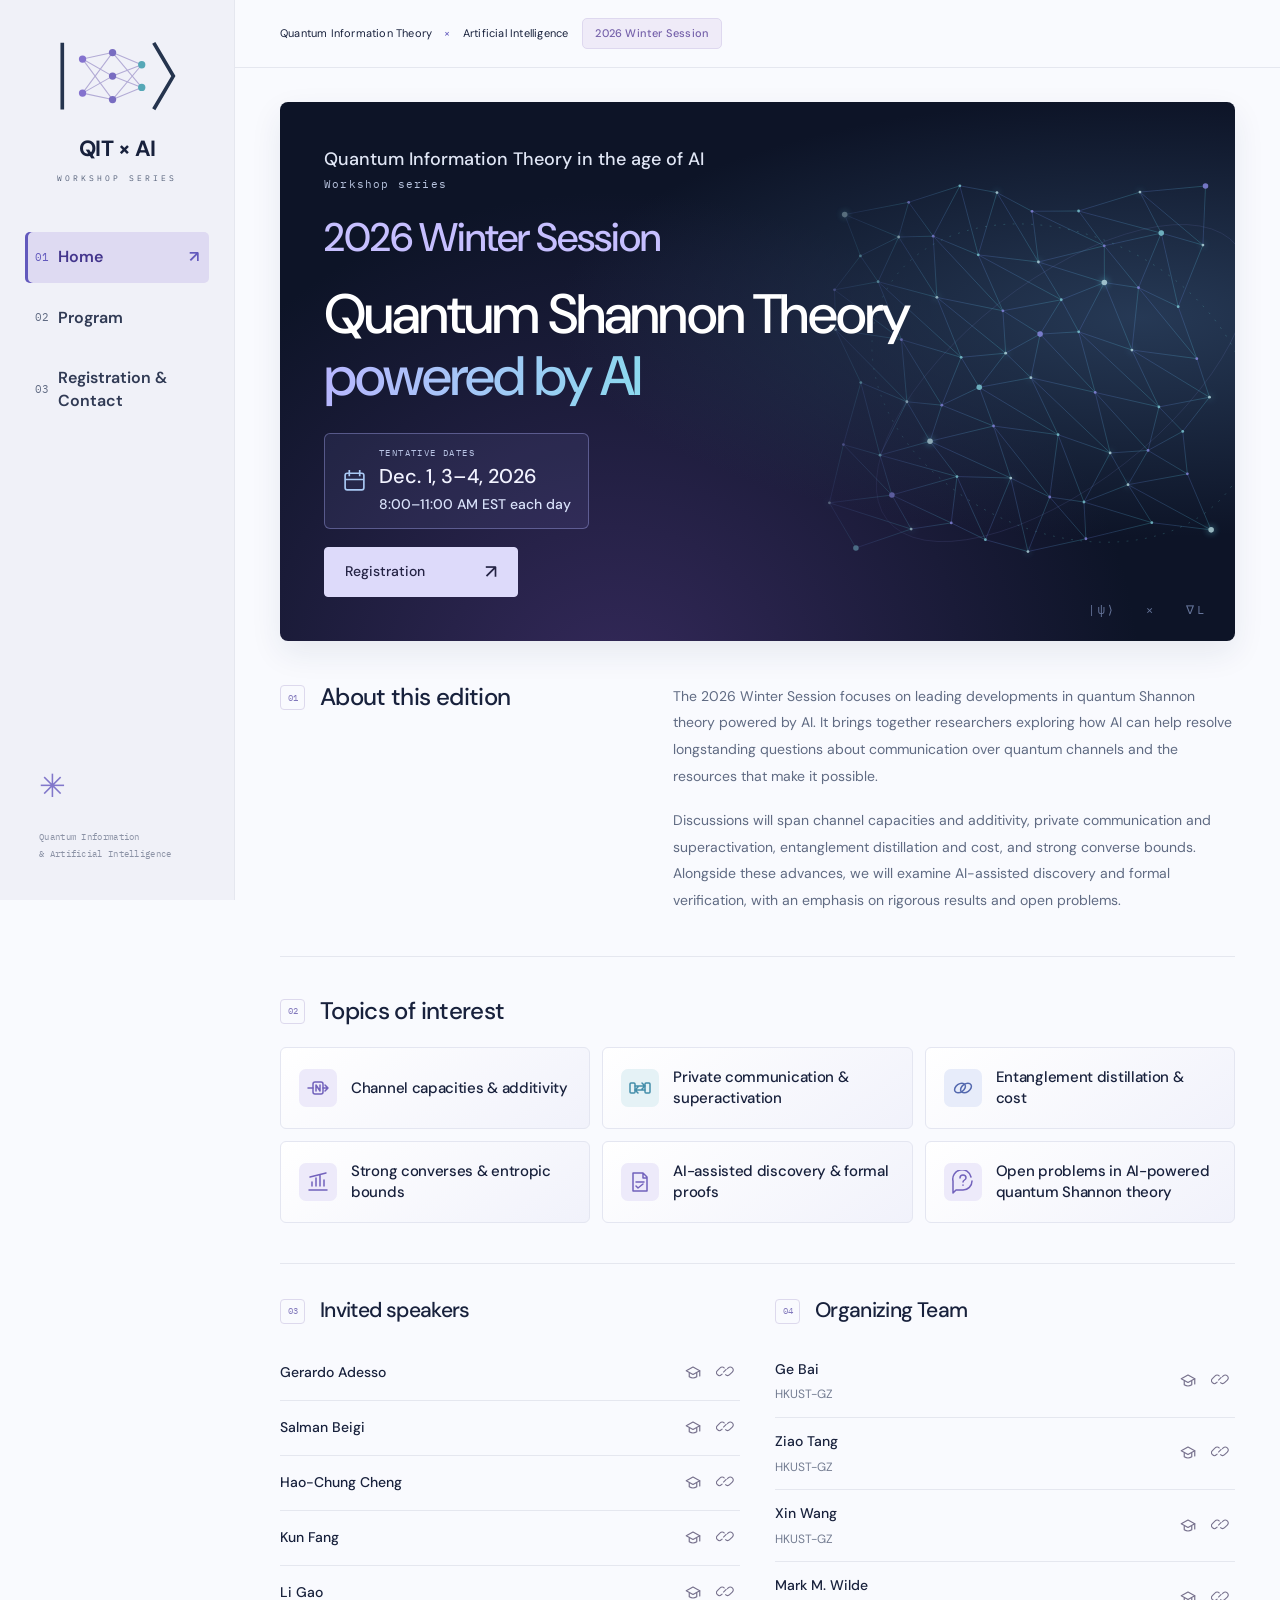
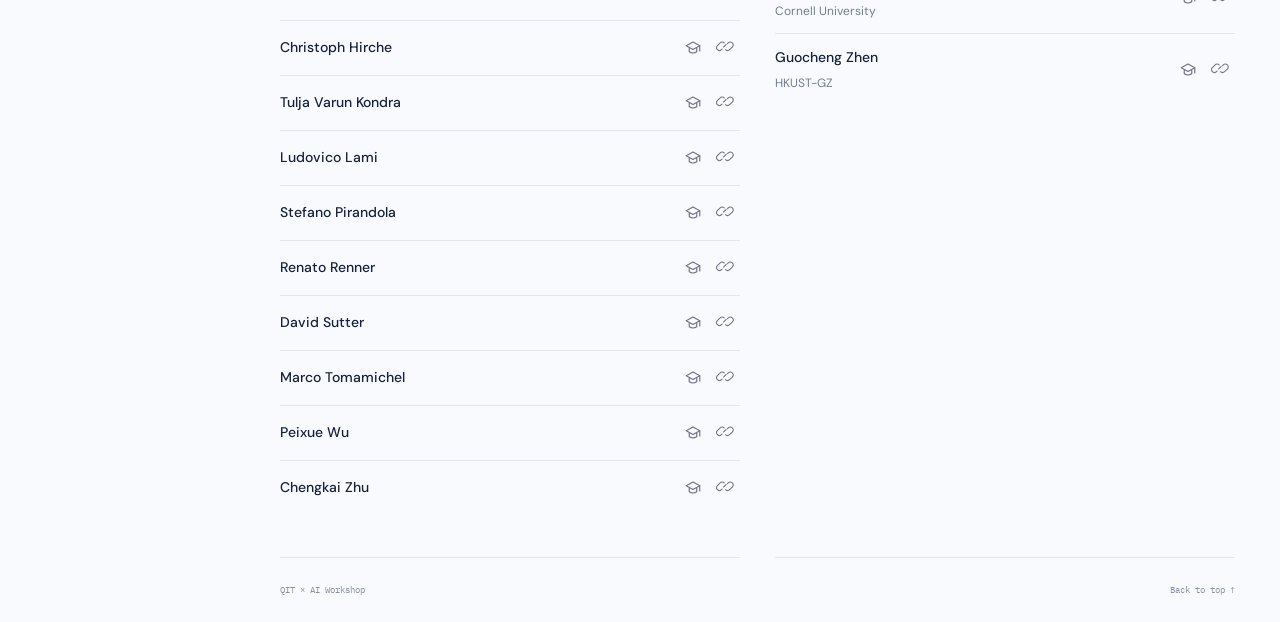
==== index.html @ fd518427 "Add Renato Renner to invited speakers" ====
<!doctype html>
<html lang="en">
  <head>
    <meta charset="utf-8" />
    <meta name="viewport" content="width=device-width, initial-scale=1" />
    <title>Home — QIT × AI</title>
    <meta
      name="description"
      content="2026 Winter Session: leading developments in quantum Shannon theory powered by AI. Tentatively Dec. 1, 3–4, 2026, 8:00–11:00 AM EST, via Zoom."
    />
    <link rel="icon" href="assets/logo.svg" type="image/svg+xml" />
    <link rel="preconnect" href="https://fonts.googleapis.com" />
    <link rel="preconnect" href="https://fonts.gstatic.com" crossorigin />
    <link
      href="https://fonts.googleapis.com/css2?family=DM+Sans:wght@400;500;600;700&family=IBM+Plex+Mono:wght@400;500&display=swap"
      rel="stylesheet"
    />
    <link rel="stylesheet" href="css/styles.css?v=20261102-team" />
  </head>
  <body>
    <a class="skip-link" href="#main">Skip to content</a>
    <aside class="sidebar">
      <a class="brand" href="index.html" aria-label="QIT × AI home"
        ><img src="assets/logo.svg" alt="" width="126" height="77" /><span
          >QIT × AI<span class="brand-caption">WORKSHOP SERIES</span></span
        ></a
      >
      <nav aria-label="Primary">
        <a href="index.html" aria-current="page"
          ><span class="nav-index">01</span>Home<span class="nav-arrow"
            >↗</span
          ></a
        ><a href="program.html"
          ><span class="nav-index">02</span>Program<span class="nav-arrow"
            >↗</span
          ></a
        ><a href="register.html"
          ><span class="nav-index">03</span>Registration &amp; Contact<span
            class="nav-arrow"
            >↗</span
          ></a
        >
      </nav>
      <div class="sidebar-bottom">
        <span class="tiny-orbit" aria-hidden="true">✳</span>Quantum
        Information<br />&amp; Artificial Intelligence
      </div>
    </aside>
    <div class="page-shell">
      <header class="topbar">
        <span
          >Quantum Information Theory
          <span class="top-cross">×</span> Artificial Intelligence</span
        ><span class="session-badge">2026 Winter Session</span>
      </header>
      <main id="main">
        <section class="hero hero-home">
          <div class="hero-content">
            <p class="series-name">Quantum Information Theory in the age of AI<span>Workshop series</span></p>
            <p class="eyebrow session-label">2026 Winter Session</p>
            <h1>
              <span class="title-subject">Quantum Shannon Theory</span><br /><span>powered by AI</span>
            </h1>
            <div class="hero-meta">
              <div class="date-badge">
                <svg
                  viewBox="0 0 24 24"
                  fill="none"
                  stroke="currentColor"
                  stroke-width="1.6"
                  aria-hidden="true"
                >
                  <rect x="3" y="5" width="18" height="16" rx="2" />
                  <path d="M7 2V8M17 2V8M3 11H21" /></svg
                ><span
                  ><small>TENTATIVE DATES</small
                  ><strong>Dec. 1, 3–4, 2026</strong><span class="date-time">8:00–11:00 AM EST each day</span></span
                >
              </div>
            </div>
            <a class="hero-link" href="register.html"
              >Registration <span>↗</span></a
            >
          </div>
          <svg
            class="network"
            viewBox="0 0 650 500"
            fill="none"
            aria-hidden="true"
          >
            <defs>
              <linearGradient id="wire">
                <stop stop-color="#7583f3" />
                <stop offset="1" stop-color="#5de7ed" />
              </linearGradient>
            </defs>
            <g class="network-lines">
              <path d="M125.0 66.0L194.1 52.7" />
              <path d="M125.0 66.0L142.0 110.6" />
              <path d="M125.0 66.0L183.3 90.2" />
              <path d="M194.1 52.7L249.4 34.9" />
              <path d="M194.1 52.7L183.3 90.2" />
              <path d="M194.1 52.7L220.6 89.3" />
              <path d="M249.4 34.9L289.5 42.2" />
              <path d="M249.4 34.9L220.6 89.3" />
              <path d="M249.4 34.9L269.3 109.5" />
              <path d="M289.5 42.2L327.4 62.4" />
              <path d="M289.5 42.2L269.3 109.5" />
              <path d="M289.5 42.2L334.3 117.2" />
              <path d="M327.4 62.4L377.7 62.1" />
              <path d="M327.4 62.4L334.3 117.2" />
              <path d="M327.4 62.4L405.4 99.7" />
              <path d="M377.7 62.1L444.0 41.7" />
              <path d="M377.7 62.1L405.4 99.7" />
              <path d="M377.7 62.1L467.0 86.0" />
              <path d="M444.0 41.7L514.8 35.1" />
              <path d="M444.0 41.7L467.0 86.0" />
              <path d="M444.0 41.7L512.0 98.9" />
              <path d="M514.8 35.1L512.0 98.9" />
              <path d="M142.0 110.6L183.3 90.2" />
              <path d="M142.0 110.6L114.0 147.3" />
              <path d="M142.0 110.6L161.1 138.5" />
              <path d="M183.3 90.2L220.6 89.3" />
              <path d="M183.3 90.2L161.1 138.5" />
              <path d="M183.3 90.2L224.6 155.4" />
              <path d="M220.6 89.3L269.3 109.5" />
              <path d="M220.6 89.3L224.6 155.4" />
              <path d="M220.6 89.3L295.9 169.9" />
              <path d="M269.3 109.5L334.3 117.2" />
              <path d="M269.3 109.5L295.9 169.9" />
              <path d="M269.3 109.5L359.0 158.0" />
              <path d="M334.3 117.2L405.4 99.7" />
              <path d="M334.3 117.2L359.0 158.0" />
              <path d="M334.3 117.2L405.5 139.4" />
              <path d="M405.4 99.7L467.0 86.0" />
              <path d="M405.4 99.7L405.5 139.4" />
              <path d="M405.4 99.7L442.4 145.0" />
              <path d="M467.0 86.0L512.0 98.9" />
              <path d="M467.0 86.0L442.4 145.0" />
              <path d="M467.0 86.0L485.3 165.5" />
              <path d="M512.0 98.9L485.3 165.5" />
              <path d="M114.0 147.3L161.1 138.5" />
              <path d="M114.0 147.3L115.1 190.2" />
              <path d="M114.0 147.3L186.3 201.1" />
              <path d="M161.1 138.5L224.6 155.4" />
              <path d="M161.1 138.5L186.3 201.1" />
              <path d="M161.1 138.5L250.8 220.2" />
              <path d="M224.6 155.4L295.9 169.9" />
              <path d="M224.6 155.4L250.8 220.2" />
              <path d="M224.6 155.4L298.9 215.7" />
              <path d="M295.9 169.9L359.0 158.0" />
              <path d="M295.9 169.9L298.9 215.7" />
              <path d="M295.9 169.9L336.1 195.1" />
              <path d="M359.0 158.0L405.5 139.4" />
              <path d="M359.0 158.0L336.1 195.1" />
              <path d="M359.0 158.0L377.8 192.6" />
              <path d="M405.5 139.4L442.4 145.0" />
              <path d="M405.5 139.4L377.8 192.6" />
              <path d="M405.5 139.4L435.3 212.3" />
              <path d="M442.4 145.0L485.3 165.5" />
              <path d="M442.4 145.0L435.3 212.3" />
              <path d="M442.4 145.0L505.4 221.6" />
              <path d="M485.3 165.5L505.4 221.6" />
              <path d="M115.1 190.2L186.3 201.1" />
              <path d="M115.1 190.2L142.4 247.5" />
              <path d="M115.1 190.2L192.2 268.2" />
              <path d="M186.3 201.1L250.8 220.2" />
              <path d="M186.3 201.1L192.2 268.2" />
              <path d="M186.3 201.1L229.9 271.9" />
              <path d="M250.8 220.2L298.9 215.7" />
              <path d="M250.8 220.2L229.9 271.9" />
              <path d="M250.8 220.2L270.4 252.6" />
              <path d="M298.9 215.7L336.1 195.1" />
              <path d="M298.9 215.7L270.4 252.6" />
              <path d="M298.9 215.7L326.2 242.2" />
              <path d="M336.1 195.1L377.8 192.6" />
              <path d="M336.1 195.1L326.2 242.2" />
              <path d="M336.1 195.1L395.6 258.1" />
              <path d="M377.8 192.6L435.3 212.3" />
              <path d="M377.8 192.6L395.6 258.1" />
              <path d="M377.8 192.6L464.5 273.8" />
              <path d="M435.3 212.3L505.4 221.6" />
              <path d="M435.3 212.3L464.5 273.8" />
              <path d="M435.3 212.3L519.1 263.3" />
              <path d="M505.4 221.6L519.1 263.3" />
              <path d="M142.4 247.5L192.2 268.2" />
              <path d="M142.4 247.5L123.6 314.5" />
              <path d="M142.4 247.5L163.2 325.9" />
              <path d="M192.2 268.2L229.9 271.9" />
              <path d="M192.2 268.2L163.2 325.9" />
              <path d="M192.2 268.2L217.2 310.9" />
              <path d="M229.9 271.9L270.4 252.6" />
              <path d="M229.9 271.9L217.2 310.9" />
              <path d="M229.9 271.9L285.8 294.4" />
              <path d="M270.4 252.6L326.2 242.2" />
              <path d="M270.4 252.6L285.8 294.4" />
              <path d="M270.4 252.6L355.5 303.8" />
              <path d="M326.2 242.2L395.6 258.1" />
              <path d="M326.2 242.2L355.5 303.8" />
              <path d="M326.2 242.2L411.8 323.5" />
              <path d="M395.6 258.1L464.5 273.8" />
              <path d="M395.6 258.1L411.8 323.5" />
              <path d="M395.6 258.1L452.7 320.8" />
              <path d="M464.5 273.8L519.1 263.3" />
              <path d="M464.5 273.8L452.7 320.8" />
              <path d="M464.5 273.8L490.2 300.2" />
              <path d="M519.1 263.3L490.2 300.2" />
              <path d="M123.6 314.5L163.2 325.9" />
              <path d="M123.6 314.5L108.5 377.4" />
              <path d="M123.6 314.5L176.0 369.0" />
              <path d="M163.2 325.9L217.2 310.9" />
              <path d="M163.2 325.9L176.0 369.0" />
              <path d="M163.2 325.9L246.3 349.0" />
              <path d="M217.2 310.9L285.8 294.4" />
              <path d="M217.2 310.9L246.3 349.0" />
              <path d="M217.2 310.9L304.4 350.6" />
              <path d="M285.8 294.4L355.5 303.8" />
              <path d="M285.8 294.4L304.4 350.6" />
              <path d="M285.8 294.4L346.5 371.1" />
              <path d="M355.5 303.8L411.8 323.5" />
              <path d="M355.5 303.8L346.5 371.1" />
              <path d="M355.5 303.8L383.5 376.5" />
              <path d="M411.8 323.5L452.7 320.8" />
              <path d="M411.8 323.5L383.5 376.5" />
              <path d="M411.8 323.5L431.1 357.8" />
              <path d="M452.7 320.8L490.2 300.2" />
              <path d="M452.7 320.8L431.1 357.8" />
              <path d="M452.7 320.8L495.2 346.1" />
              <path d="M490.2 300.2L495.2 346.1" />
              <path d="M108.5 377.4L176.0 369.0" />
              <path d="M108.5 377.4L137.1 426.1" />
              <path d="M108.5 377.4L196.8 405.7" />
              <path d="M176.0 369.0L246.3 349.0" />
              <path d="M176.0 369.0L196.8 405.7" />
              <path d="M176.0 369.0L240.1 399.1" />
              <path d="M246.3 349.0L304.4 350.6" />
              <path d="M246.3 349.0L240.1 399.1" />
              <path d="M246.3 349.0L277.0 417.2" />
              <path d="M304.4 350.6L346.5 371.1" />
              <path d="M304.4 350.6L277.0 417.2" />
              <path d="M304.4 350.6L323.0 430.0" />
              <path d="M346.5 371.1L383.5 376.5" />
              <path d="M346.5 371.1L323.0 430.0" />
              <path d="M346.5 371.1L385.6 416.2" />
              <path d="M383.5 376.5L431.1 357.8" />
              <path d="M383.5 376.5L385.6 416.2" />
              <path d="M383.5 376.5L456.8 398.8" />
              <path d="M431.1 357.8L495.2 346.1" />
              <path d="M431.1 357.8L456.8 398.8" />
              <path d="M431.1 357.8L520.9 406.6" />
              <path d="M495.2 346.1L520.9 406.6" />
              <path d="M137.1 426.1L196.8 405.7" />
              <path d="M196.8 405.7L240.1 399.1" />
              <path d="M240.1 399.1L277.0 417.2" />
              <path d="M277.0 417.2L323.0 430.0" />
              <path d="M323.0 430.0L385.6 416.2" />
              <path d="M385.6 416.2L456.8 398.8" />
              <path d="M456.8 398.8L520.9 406.6" />
            </g>
            <g>
              <circle cx="125.0" cy="66.0" r="3" class="node n0" />
              <circle cx="194.1" cy="52.7" r="1.5" class="node n1" />
              <circle cx="249.4" cy="34.9" r="1.5" class="node n2" />
              <circle cx="289.5" cy="42.2" r="1.5" class="node n0" />
              <circle cx="327.4" cy="62.4" r="1.5" class="node n1" />
              <circle cx="377.7" cy="62.1" r="1.5" class="node n2" />
              <circle cx="444.0" cy="41.7" r="1.5" class="node n0" />
              <circle cx="514.8" cy="35.1" r="3" class="node n1" />
              <circle cx="142.0" cy="110.6" r="1.5" class="node n2" />
              <circle cx="183.3" cy="90.2" r="1.5" class="node n0" />
              <circle cx="220.6" cy="89.3" r="1.5" class="node n1" />
              <circle cx="269.3" cy="109.5" r="1.5" class="node n2" />
              <circle cx="334.3" cy="117.2" r="1.5" class="node n0" />
              <circle cx="405.4" cy="99.7" r="1.5" class="node n1" />
              <circle cx="467.0" cy="86.0" r="3" class="node n2" />
              <circle cx="512.0" cy="98.9" r="1.5" class="node n0" />
              <circle cx="114.0" cy="147.3" r="1.5" class="node n1" />
              <circle cx="161.1" cy="138.5" r="1.5" class="node n2" />
              <circle cx="224.6" cy="155.4" r="1.5" class="node n0" />
              <circle cx="295.9" cy="169.9" r="1.5" class="node n1" />
              <circle cx="359.0" cy="158.0" r="1.5" class="node n2" />
              <circle cx="405.5" cy="139.4" r="3" class="node n0" />
              <circle cx="442.4" cy="145.0" r="1.5" class="node n1" />
              <circle cx="485.3" cy="165.5" r="1.5" class="node n2" />
              <circle cx="115.1" cy="190.2" r="1.5" class="node n0" />
              <circle cx="186.3" cy="201.1" r="1.5" class="node n1" />
              <circle cx="250.8" cy="220.2" r="1.5" class="node n2" />
              <circle cx="298.9" cy="215.7" r="1.5" class="node n0" />
              <circle cx="336.1" cy="195.1" r="3" class="node n1" />
              <circle cx="377.8" cy="192.6" r="1.5" class="node n2" />
              <circle cx="435.3" cy="212.3" r="1.5" class="node n0" />
              <circle cx="505.4" cy="221.6" r="1.5" class="node n1" />
              <circle cx="142.4" cy="247.5" r="1.5" class="node n2" />
              <circle cx="192.2" cy="268.2" r="1.5" class="node n0" />
              <circle cx="229.9" cy="271.9" r="1.5" class="node n1" />
              <circle cx="270.4" cy="252.6" r="3" class="node n2" />
              <circle cx="326.2" cy="242.2" r="1.5" class="node n0" />
              <circle cx="395.6" cy="258.1" r="1.5" class="node n1" />
              <circle cx="464.5" cy="273.8" r="1.5" class="node n2" />
              <circle cx="519.1" cy="263.3" r="1.5" class="node n0" />
              <circle cx="123.6" cy="314.5" r="1.5" class="node n1" />
              <circle cx="163.2" cy="325.9" r="1.5" class="node n2" />
              <circle cx="217.2" cy="310.9" r="3" class="node n0" />
              <circle cx="285.8" cy="294.4" r="1.5" class="node n1" />
              <circle cx="355.5" cy="303.8" r="1.5" class="node n2" />
              <circle cx="411.8" cy="323.5" r="1.5" class="node n0" />
              <circle cx="452.7" cy="320.8" r="1.5" class="node n1" />
              <circle cx="490.2" cy="300.2" r="1.5" class="node n2" />
              <circle cx="108.5" cy="377.4" r="1.5" class="node n0" />
              <circle cx="176.0" cy="369.0" r="3" class="node n1" />
              <circle cx="246.3" cy="349.0" r="1.5" class="node n2" />
              <circle cx="304.4" cy="350.6" r="1.5" class="node n0" />
              <circle cx="346.5" cy="371.1" r="1.5" class="node n1" />
              <circle cx="383.5" cy="376.5" r="1.5" class="node n2" />
              <circle cx="431.1" cy="357.8" r="1.5" class="node n0" />
              <circle cx="495.2" cy="346.1" r="1.5" class="node n1" />
              <circle cx="137.1" cy="426.1" r="3" class="node n2" />
              <circle cx="196.8" cy="405.7" r="1.5" class="node n0" />
              <circle cx="240.1" cy="399.1" r="1.5" class="node n1" />
              <circle cx="277.0" cy="417.2" r="1.5" class="node n2" />
              <circle cx="323.0" cy="430.0" r="1.5" class="node n0" />
              <circle cx="385.6" cy="416.2" r="1.5" class="node n1" />
              <circle cx="456.8" cy="398.8" r="1.5" class="node n2" />
              <circle cx="520.9" cy="406.6" r="3" class="node n0" />
            </g>
            <ellipse
              cx="360"
              cy="248"
              rx="240"
              ry="110"
              transform="rotate(-38 360 248)"
              class="network-orbit"
            />
            <ellipse
              cx="360"
              cy="248"
              rx="215"
              ry="160"
              transform="rotate(26 360 248)"
              class="network-orbit second"
            />
          </svg>
          <div class="hero-coordinate" aria-hidden="true">
            |ψ⟩ &nbsp; × &nbsp; ∇L
          </div>
        </section>
        <section class="about section">
          <div class="section-title">
            <span class="section-index">01</span>
            <h2>About this edition</h2>
          </div>
          <div class="about-copy">
            <p>
              The 2026 Winter Session focuses on leading developments
              in quantum Shannon theory powered by AI. It brings together researchers
              exploring how AI can help resolve longstanding questions about
              communication over quantum channels and the resources that make it possible.
            </p>
            <p>
              Discussions will span channel capacities and additivity, private
              communication and superactivation, entanglement distillation and cost,
              and strong converse bounds. Alongside these advances, we will examine
              AI-assisted discovery and formal verification, with an emphasis on
              rigorous results and open problems.
            </p>
          </div>
        </section>
        <section class="topics section">
          <div class="section-title">
            <span class="section-index">02</span>
            <h2>Topics of interest</h2>
          </div>
          <div class="topic-grid">
            <article>
              <span class="topic-icon" aria-hidden="true"><svg viewBox="0 0 24 24" fill="none" stroke="currentColor" stroke-width="1.5" stroke-linecap="round" stroke-linejoin="round"><path d="M2 12h5m10 0h5M19 9l3 3-3 3"/><rect x="7" y="6" width="10" height="12" rx="2"/><path d="M10 15V9l4 6V9"/></svg></span>
              <h3>Channel capacities &amp; additivity</h3>
            </article>
            <article>
              <span class="topic-icon" aria-hidden="true"><svg viewBox="0 0 24 24" fill="none" stroke="currentColor" stroke-width="1.5" stroke-linecap="round" stroke-linejoin="round"><rect x="2" y="7" width="5" height="10" rx="1"/><rect x="17" y="7" width="5" height="10" rx="1"/><path d="M7 10h10m-3-3 3 3-3 3M17 14H7m3-3-3 3 3 3"/></svg></span>
              <h3>Private communication &amp; superactivation</h3>
            </article>
            <article>
              <span class="topic-icon" aria-hidden="true"><svg viewBox="0 0 24 24" fill="none" stroke="currentColor" stroke-width="1.5" stroke-linecap="round" stroke-linejoin="round"><ellipse cx="9" cy="12" rx="6" ry="4" transform="rotate(-35 9 12)"/><ellipse cx="15" cy="12" rx="6" ry="4" transform="rotate(-35 15 12)"/></svg></span>
              <h3>Entanglement distillation &amp; cost</h3>
            </article>
            <article>
              <span class="topic-icon" aria-hidden="true"><svg viewBox="0 0 24 24" fill="none" stroke="currentColor" stroke-width="1.5" stroke-linecap="round" stroke-linejoin="round"><path d="M3 20h18M6 16v-4m4 4V8m4 8V5m4 11v-6M4 7l16-4"/></svg></span>
              <h3>Strong converses &amp; entropic bounds</h3>
            </article>
            <article>
              <span class="topic-icon" aria-hidden="true"><svg viewBox="0 0 24 24" fill="none" stroke="currentColor" stroke-width="1.5" stroke-linecap="round" stroke-linejoin="round"><path d="M5 3h10l4 4v14H5zM15 3v5h4M8 12h8m-8 4 2 2 5-4"/></svg></span>
              <h3>AI-assisted discovery &amp; formal proofs</h3>
            </article>
            <article>
              <span class="topic-icon" aria-hidden="true"><svg viewBox="0 0 24 24" fill="none" stroke="currentColor" stroke-width="1.5" stroke-linecap="round" stroke-linejoin="round"><path d="M21 11a9 9 0 0 1-9 9H5L2 23V11a9 9 0 0 1 18-4M9 8a3 3 0 0 1 6 0c0 2-3 2-3 4M12 15v.2"/></svg></span>
              <h3>Open problems in AI-powered quantum Shannon theory</h3>
            </article>
          </div>
        </section>
        <div class="people-grid">
          <section class="section people">
            <div class="section-title">
              <span class="section-index">03</span>
              <h2>Invited speakers</h2>
            </div>
            <ul class="organizer-list speaker-list">
              <li><span class="speaker-name">Gerardo Adesso</span><span class="speaker-links"><a href="https://scholar.google.com/citations?user=jEeD8F8AAAAJ" target="_blank" rel="noopener noreferrer" aria-label="Gerardo Adesso — Google Scholar" title="Google Scholar"><svg viewBox="0 0 24 24" fill="none" stroke="currentColor" stroke-width="1.6" stroke-linecap="round" stroke-linejoin="round" aria-hidden="true"><path d="m3 9 9-5 9 5-9 5-9-5Z"/><path d="M7 12v5c3 2 7 2 10 0v-5M21 9v7"/></svg></a><a href="https://www.maths.nottingham.ac.uk/personal/pmzga/" target="_blank" rel="noopener noreferrer" aria-label="Gerardo Adesso — Website" title="Personal website"><svg viewBox="0 0 24 24" fill="none" stroke="currentColor" stroke-width="1.6" stroke-linecap="round" stroke-linejoin="round" aria-hidden="true"><path d="m10 13 4-4M8 16l-1 1a4 4 0 0 1-6-6l4-4a4 4 0 0 1 6 0M13 17a4 4 0 0 0 6 0l4-4a4 4 0 0 0-6-6l-1 1" transform="translate(1 -1) scale(.9)"/></svg></a></span></li>
              <li><span class="speaker-name">Salman Beigi</span><span class="speaker-links"><a href="https://scholar.google.com/citations?user=h2hT0XcAAAAJ" target="_blank" rel="noopener noreferrer" aria-label="Salman Beigi — Google Scholar" title="Google Scholar"><svg viewBox="0 0 24 24" fill="none" stroke="currentColor" stroke-width="1.6" stroke-linecap="round" stroke-linejoin="round" aria-hidden="true"><path d="m3 9 9-5 9 5-9 5-9-5Z"/><path d="M7 12v5c3 2 7 2 10 0v-5M21 9v7"/></svg></a><a href="https://salmanbeigi.github.io/" target="_blank" rel="noopener noreferrer" aria-label="Salman Beigi — Website" title="Personal website"><svg viewBox="0 0 24 24" fill="none" stroke="currentColor" stroke-width="1.6" stroke-linecap="round" stroke-linejoin="round" aria-hidden="true"><path d="m10 13 4-4M8 16l-1 1a4 4 0 0 1-6-6l4-4a4 4 0 0 1 6 0M13 17a4 4 0 0 0 6 0l4-4a4 4 0 0 0-6-6l-1 1" transform="translate(1 -1) scale(.9)"/></svg></a></span></li>
              <li><span class="speaker-name">Hao-Chung Cheng</span><span class="speaker-links"><a href="https://scholar.google.com/citations?user=GOrYXgsAAAAJ" target="_blank" rel="noopener noreferrer" aria-label="Hao-Chung Cheng — Google Scholar" title="Google Scholar"><svg viewBox="0 0 24 24" fill="none" stroke="currentColor" stroke-width="1.6" stroke-linecap="round" stroke-linejoin="round" aria-hidden="true"><path d="m3 9 9-5 9 5-9 5-9-5Z"/><path d="M7 12v5c3 2 7 2 10 0v-5M21 9v7"/></svg></a><a href="https://www.ee.ntu.edu.tw/profile1.php?id=1080917" target="_blank" rel="noopener noreferrer" aria-label="Hao-Chung Cheng — Website" title="Personal website"><svg viewBox="0 0 24 24" fill="none" stroke="currentColor" stroke-width="1.6" stroke-linecap="round" stroke-linejoin="round" aria-hidden="true"><path d="m10 13 4-4M8 16l-1 1a4 4 0 0 1-6-6l4-4a4 4 0 0 1 6 0M13 17a4 4 0 0 0 6 0l4-4a4 4 0 0 0-6-6l-1 1" transform="translate(1 -1) scale(.9)"/></svg></a></span></li>
              <li><span class="speaker-name">Kun Fang</span><span class="speaker-links"><a href="https://scholar.google.com/citations?user=YlfYNwcAAAAJ" target="_blank" rel="noopener noreferrer" aria-label="Kun Fang — Google Scholar" title="Google Scholar"><svg viewBox="0 0 24 24" fill="none" stroke="currentColor" stroke-width="1.6" stroke-linecap="round" stroke-linejoin="round" aria-hidden="true"><path d="m3 9 9-5 9 5-9 5-9-5Z"/><path d="M7 12v5c3 2 7 2 10 0v-5M21 9v7"/></svg></a><a href="https://www.kunfang.info/" target="_blank" rel="noopener noreferrer" aria-label="Kun Fang — Website" title="Personal website"><svg viewBox="0 0 24 24" fill="none" stroke="currentColor" stroke-width="1.6" stroke-linecap="round" stroke-linejoin="round" aria-hidden="true"><path d="m10 13 4-4M8 16l-1 1a4 4 0 0 1-6-6l4-4a4 4 0 0 1 6 0M13 17a4 4 0 0 0 6 0l4-4a4 4 0 0 0-6-6l-1 1" transform="translate(1 -1) scale(.9)"/></svg></a></span></li>
              <li><span class="speaker-name">Li Gao</span><span class="speaker-links"><a href="https://scholar.google.com/citations?user=kGbbk1sAAAAJ" target="_blank" rel="noopener noreferrer" aria-label="Li Gao — Google Scholar" title="Google Scholar"><svg viewBox="0 0 24 24" fill="none" stroke="currentColor" stroke-width="1.6" stroke-linecap="round" stroke-linejoin="round" aria-hidden="true"><path d="m3 9 9-5 9 5-9 5-9-5Z"/><path d="M7 12v5c3 2 7 2 10 0v-5M21 9v7"/></svg></a><a href="https://sites.google.com/site/ligaomath/home" target="_blank" rel="noopener noreferrer" aria-label="Li Gao — Website" title="Personal website"><svg viewBox="0 0 24 24" fill="none" stroke="currentColor" stroke-width="1.6" stroke-linecap="round" stroke-linejoin="round" aria-hidden="true"><path d="m10 13 4-4M8 16l-1 1a4 4 0 0 1-6-6l4-4a4 4 0 0 1 6 0M13 17a4 4 0 0 0 6 0l4-4a4 4 0 0 0-6-6l-1 1" transform="translate(1 -1) scale(.9)"/></svg></a></span></li>
              <li><span class="speaker-name">Christoph Hirche</span><span class="speaker-links"><a href="https://scholar.google.com/citations?user=wHih5p4AAAAJ" target="_blank" rel="noopener noreferrer" aria-label="Christoph Hirche — Google Scholar" title="Google Scholar"><svg viewBox="0 0 24 24" fill="none" stroke="currentColor" stroke-width="1.6" stroke-linecap="round" stroke-linejoin="round" aria-hidden="true"><path d="m3 9 9-5 9 5-9 5-9-5Z"/><path d="M7 12v5c3 2 7 2 10 0v-5M21 9v7"/></svg></a><a href="https://www.tnt.uni-hannover.de/staff/hirche/" target="_blank" rel="noopener noreferrer" aria-label="Christoph Hirche — Website" title="University profile"><svg viewBox="0 0 24 24" fill="none" stroke="currentColor" stroke-width="1.6" stroke-linecap="round" stroke-linejoin="round" aria-hidden="true"><path d="m10 13 4-4M8 16l-1 1a4 4 0 0 1-6-6l4-4a4 4 0 0 1 6 0M13 17a4 4 0 0 0 6 0l4-4a4 4 0 0 0-6-6l-1 1" transform="translate(1 -1) scale(.9)"/></svg></a></span></li>
              <li><span class="speaker-name">Tulja Varun Kondra</span><span class="speaker-links"><a href="https://scholar.google.com/citations?user=2ehHSEwAAAAJ&amp;hl=en" target="_blank" rel="noopener noreferrer" aria-label="Tulja Varun Kondra — Google Scholar" title="Google Scholar"><svg viewBox="0 0 24 24" fill="none" stroke="currentColor" stroke-width="1.6" stroke-linecap="round" stroke-linejoin="round" aria-hidden="true"><path d="m3 9 9-5 9 5-9 5-9-5Z"/><path d="M7 12v5c3 2 7 2 10 0v-5M21 9v7"/></svg></a><a href="https://www.tp3.hhu.de/en/people#:~:text=Tulja%20Varun%20Kondra" target="_blank" rel="noopener noreferrer" aria-label="Tulja Varun Kondra — Website" title="Research group directory"><svg viewBox="0 0 24 24" fill="none" stroke="currentColor" stroke-width="1.6" stroke-linecap="round" stroke-linejoin="round" aria-hidden="true"><path d="m10 13 4-4M8 16l-1 1a4 4 0 0 1-6-6l4-4a4 4 0 0 1 6 0M13 17a4 4 0 0 0 6 0l4-4a4 4 0 0 0-6-6l-1 1" transform="translate(1 -1) scale(.9)"/></svg></a></span></li>
              <li><span class="speaker-name">Ludovico Lami</span><span class="speaker-links"><a href="https://scholar.google.com/citations?user=OS7LPjEAAAAJ" target="_blank" rel="noopener noreferrer" aria-label="Ludovico Lami — Google Scholar" title="Google Scholar"><svg viewBox="0 0 24 24" fill="none" stroke="currentColor" stroke-width="1.6" stroke-linecap="round" stroke-linejoin="round" aria-hidden="true"><path d="m3 9 9-5 9 5-9 5-9-5Z"/><path d="M7 12v5c3 2 7 2 10 0v-5M21 9v7"/></svg></a><a href="https://sites.google.com/view/ludovicolami" target="_blank" rel="noopener noreferrer" aria-label="Ludovico Lami — Website" title="Personal website"><svg viewBox="0 0 24 24" fill="none" stroke="currentColor" stroke-width="1.6" stroke-linecap="round" stroke-linejoin="round" aria-hidden="true"><path d="m10 13 4-4M8 16l-1 1a4 4 0 0 1-6-6l4-4a4 4 0 0 1 6 0M13 17a4 4 0 0 0 6 0l4-4a4 4 0 0 0-6-6l-1 1" transform="translate(1 -1) scale(.9)"/></svg></a></span></li>
              <li><span class="speaker-name">Stefano Pirandola</span><span class="speaker-links"><a href="https://scholar.google.com/citations?user=bV8llfkAAAAJ" target="_blank" rel="noopener noreferrer" aria-label="Stefano Pirandola — Google Scholar" title="Google Scholar"><svg viewBox="0 0 24 24" fill="none" stroke="currentColor" stroke-width="1.6" stroke-linecap="round" stroke-linejoin="round" aria-hidden="true"><path d="m3 9 9-5 9 5-9 5-9-5Z"/><path d="M7 12v5c3 2 7 2 10 0v-5M21 9v7"/></svg></a><a href="https://pure.york.ac.uk/portal/en/persons/stefano-pirandola/" target="_blank" rel="noopener noreferrer" aria-label="Stefano Pirandola — Website" title="University profile"><svg viewBox="0 0 24 24" fill="none" stroke="currentColor" stroke-width="1.6" stroke-linecap="round" stroke-linejoin="round" aria-hidden="true"><path d="m10 13 4-4M8 16l-1 1a4 4 0 0 1-6-6l4-4a4 4 0 0 1 6 0M13 17a4 4 0 0 0 6 0l4-4a4 4 0 0 0-6-6l-1 1" transform="translate(1 -1) scale(.9)"/></svg></a></span></li>
              <li><span class="speaker-name">Renato Renner</span><span class="speaker-links"><a href="https://scholar.google.com/citations?user=OEBtlWgAAAAJ" target="_blank" rel="noopener noreferrer" aria-label="Renato Renner — Google Scholar" title="Google Scholar"><svg viewBox="0 0 24 24" fill="none" stroke="currentColor" stroke-width="1.6" stroke-linecap="round" stroke-linejoin="round" aria-hidden="true"><path d="m3 9 9-5 9 5-9 5-9-5Z"/><path d="M7 12v5c3 2 7 2 10 0v-5M21 9v7"/></svg></a><a href="https://qit.ethz.ch/people/person-detail.rrenner.html" target="_blank" rel="noopener noreferrer" aria-label="Renato Renner — Website" title="University profile"><svg viewBox="0 0 24 24" fill="none" stroke="currentColor" stroke-width="1.6" stroke-linecap="round" stroke-linejoin="round" aria-hidden="true"><path d="m10 13 4-4M8 16l-1 1a4 4 0 0 1-6-6l4-4a4 4 0 0 1 6 0M13 17a4 4 0 0 0 6 0l4-4a4 4 0 0 0-6-6l-1 1" transform="translate(1 -1) scale(.9)"/></svg></a></span></li>
              <li><span class="speaker-name">David Sutter</span><span class="speaker-links"><a href="https://scholar.google.com/citations?user=RzaBjEQAAAAJ" target="_blank" rel="noopener noreferrer" aria-label="David Sutter — Google Scholar" title="Google Scholar"><svg viewBox="0 0 24 24" fill="none" stroke="currentColor" stroke-width="1.6" stroke-linecap="round" stroke-linejoin="round" aria-hidden="true"><path d="m3 9 9-5 9 5-9 5-9-5Z"/><path d="M7 12v5c3 2 7 2 10 0v-5M21 9v7"/></svg></a><a href="https://sites.google.com/site/suttedav/" target="_blank" rel="noopener noreferrer" aria-label="David Sutter — Website" title="Personal website"><svg viewBox="0 0 24 24" fill="none" stroke="currentColor" stroke-width="1.6" stroke-linecap="round" stroke-linejoin="round" aria-hidden="true"><path d="m10 13 4-4M8 16l-1 1a4 4 0 0 1-6-6l4-4a4 4 0 0 1 6 0M13 17a4 4 0 0 0 6 0l4-4a4 4 0 0 0-6-6l-1 1" transform="translate(1 -1) scale(.9)"/></svg></a></span></li>
              <li><span class="speaker-name">Marco Tomamichel</span><span class="speaker-links"><a href="https://scholar.google.com/citations?user=t11U6_sAAAAJ" target="_blank" rel="noopener noreferrer" aria-label="Marco Tomamichel — Google Scholar" title="Google Scholar"><svg viewBox="0 0 24 24" fill="none" stroke="currentColor" stroke-width="1.6" stroke-linecap="round" stroke-linejoin="round" aria-hidden="true"><path d="m3 9 9-5 9 5-9 5-9-5Z"/><path d="M7 12v5c3 2 7 2 10 0v-5M21 9v7"/></svg></a><a href="https://www.cqt.sg/people/marco-tomamichel/" target="_blank" rel="noopener noreferrer" aria-label="Marco Tomamichel — Website" title="University profile"><svg viewBox="0 0 24 24" fill="none" stroke="currentColor" stroke-width="1.6" stroke-linecap="round" stroke-linejoin="round" aria-hidden="true"><path d="m10 13 4-4M8 16l-1 1a4 4 0 0 1-6-6l4-4a4 4 0 0 1 6 0M13 17a4 4 0 0 0 6 0l4-4a4 4 0 0 0-6-6l-1 1" transform="translate(1 -1) scale(.9)"/></svg></a></span></li>
              <li><span class="speaker-name">Peixue Wu</span><span class="speaker-links"><a href="https://scholar.google.com/citations?user=bRUtKMoAAAAJ" target="_blank" rel="noopener noreferrer" aria-label="Peixue Wu — Google Scholar" title="Google Scholar"><svg viewBox="0 0 24 24" fill="none" stroke="currentColor" stroke-width="1.6" stroke-linecap="round" stroke-linejoin="round" aria-hidden="true"><path d="m3 9 9-5 9 5-9 5-9-5Z"/><path d="M7 12v5c3 2 7 2 10 0v-5M21 9v7"/></svg></a><a href="https://pxwu24.github.io/academic/" target="_blank" rel="noopener noreferrer" aria-label="Peixue Wu — Website" title="Personal website"><svg viewBox="0 0 24 24" fill="none" stroke="currentColor" stroke-width="1.6" stroke-linecap="round" stroke-linejoin="round" aria-hidden="true"><path d="m10 13 4-4M8 16l-1 1a4 4 0 0 1-6-6l4-4a4 4 0 0 1 6 0M13 17a4 4 0 0 0 6 0l4-4a4 4 0 0 0-6-6l-1 1" transform="translate(1 -1) scale(.9)"/></svg></a></span></li>
              <li><span class="speaker-name">Chengkai Zhu</span><span class="speaker-links"><a href="https://scholar.google.com/citations?user=2c0ZBk8AAAAJ" target="_blank" rel="noopener noreferrer" aria-label="Chengkai Zhu — Google Scholar" title="Google Scholar"><svg viewBox="0 0 24 24" fill="none" stroke="currentColor" stroke-width="1.6" stroke-linecap="round" stroke-linejoin="round" aria-hidden="true"><path d="m3 9 9-5 9 5-9 5-9-5Z"/><path d="M7 12v5c3 2 7 2 10 0v-5M21 9v7"/></svg></a><a href="https://chengkaizhu.site/" target="_blank" rel="noopener noreferrer" aria-label="Chengkai Zhu — Website" title="Personal website"><svg viewBox="0 0 24 24" fill="none" stroke="currentColor" stroke-width="1.6" stroke-linecap="round" stroke-linejoin="round" aria-hidden="true"><path d="m10 13 4-4M8 16l-1 1a4 4 0 0 1-6-6l4-4a4 4 0 0 1 6 0M13 17a4 4 0 0 0 6 0l4-4a4 4 0 0 0-6-6l-1 1" transform="translate(1 -1) scale(.9)"/></svg></a></span></li>
            </ul>
          </section>
          <section class="section people">
            <div class="section-title">
              <span class="section-index">04</span>
              <h2>Organizing Team</h2>
            </div>
            <ul class="organizer-list speaker-list team-list">
              <li><span class="organizer-info"><span class="speaker-name">Ge Bai</span><span class="organizer-affiliation">HKUST-GZ</span></span><span class="speaker-links"><a href="https://scholar.google.com/citations?user=usrPjHoAAAAJ" target="_blank" rel="noopener noreferrer" aria-label="Ge Bai — Google Scholar" title="Google Scholar"><svg viewBox="0 0 24 24" fill="none" stroke="currentColor" stroke-width="1.6" stroke-linecap="round" stroke-linejoin="round" aria-hidden="true"><path d="m3 9 9-5 9 5-9 5-9-5Z"/><path d="M7 12v5c3 2 7 2 10 0v-5M21 9v7"/></svg></a><a href="https://bg95.github.io/" target="_blank" rel="noopener noreferrer" aria-label="Ge Bai — Website" title="Website"><svg viewBox="0 0 24 24" fill="none" stroke="currentColor" stroke-width="1.6" stroke-linecap="round" stroke-linejoin="round" aria-hidden="true"><path d="m10 13 4-4M8 16l-1 1a4 4 0 0 1-6-6l4-4a4 4 0 0 1 6 0M13 17a4 4 0 0 0 6 0l4-4a4 4 0 0 0-6-6l-1 1" transform="translate(1 -1) scale(.9)"/></svg></a></span></li>
              <li><span class="organizer-info"><span class="speaker-name">Ziao Tang</span><span class="organizer-affiliation">HKUST-GZ</span></span><span class="speaker-links"><a href="https://scholar.google.com/citations?user=yt1I-ToAAAAJ&amp;hl=en" target="_blank" rel="noopener noreferrer" aria-label="Ziao Tang — Google Scholar" title="Google Scholar"><svg viewBox="0 0 24 24" fill="none" stroke="currentColor" stroke-width="1.6" stroke-linecap="round" stroke-linejoin="round" aria-hidden="true"><path d="m3 9 9-5 9 5-9 5-9-5Z"/><path d="M7 12v5c3 2 7 2 10 0v-5M21 9v7"/></svg></a><a href="https://tzajack.github.io/" target="_blank" rel="noopener noreferrer" aria-label="Ziao Tang — Website" title="Personal website"><svg viewBox="0 0 24 24" fill="none" stroke="currentColor" stroke-width="1.6" stroke-linecap="round" stroke-linejoin="round" aria-hidden="true"><path d="m10 13 4-4M8 16l-1 1a4 4 0 0 1-6-6l4-4a4 4 0 0 1 6 0M13 17a4 4 0 0 0 6 0l4-4a4 4 0 0 0-6-6l-1 1" transform="translate(1 -1) scale(.9)"/></svg></a></span></li>
              <li><span class="organizer-info"><span class="speaker-name">Xin Wang</span><span class="organizer-affiliation">HKUST-GZ</span></span><span class="speaker-links"><a href="https://scholar.google.com/citations?user=BFkAPOQAAAAJ" target="_blank" rel="noopener noreferrer" aria-label="Xin Wang — Google Scholar" title="Google Scholar"><svg viewBox="0 0 24 24" fill="none" stroke="currentColor" stroke-width="1.6" stroke-linecap="round" stroke-linejoin="round" aria-hidden="true"><path d="m3 9 9-5 9 5-9 5-9-5Z"/><path d="M7 12v5c3 2 7 2 10 0v-5M21 9v7"/></svg></a><a href="https://www.xinwang.info/" target="_blank" rel="noopener noreferrer" aria-label="Xin Wang — Website" title="Website"><svg viewBox="0 0 24 24" fill="none" stroke="currentColor" stroke-width="1.6" stroke-linecap="round" stroke-linejoin="round" aria-hidden="true"><path d="m10 13 4-4M8 16l-1 1a4 4 0 0 1-6-6l4-4a4 4 0 0 1 6 0M13 17a4 4 0 0 0 6 0l4-4a4 4 0 0 0-6-6l-1 1" transform="translate(1 -1) scale(.9)"/></svg></a></span></li>
              <li><span class="organizer-info"><span class="speaker-name">Mark M. Wilde</span><span class="organizer-affiliation">Cornell University</span></span><span class="speaker-links"><a href="https://scholar.google.com/citations?user=vANLRiYAAAAJ" target="_blank" rel="noopener noreferrer" aria-label="Mark M. Wilde — Google Scholar" title="Google Scholar"><svg viewBox="0 0 24 24" fill="none" stroke="currentColor" stroke-width="1.6" stroke-linecap="round" stroke-linejoin="round" aria-hidden="true"><path d="m3 9 9-5 9 5-9 5-9-5Z"/><path d="M7 12v5c3 2 7 2 10 0v-5M21 9v7"/></svg></a><a href="https://www.markwilde.com/" target="_blank" rel="noopener noreferrer" aria-label="Mark M. Wilde — Website" title="Website"><svg viewBox="0 0 24 24" fill="none" stroke="currentColor" stroke-width="1.6" stroke-linecap="round" stroke-linejoin="round" aria-hidden="true"><path d="m10 13 4-4M8 16l-1 1a4 4 0 0 1-6-6l4-4a4 4 0 0 1 6 0M13 17a4 4 0 0 0 6 0l4-4a4 4 0 0 0-6-6l-1 1" transform="translate(1 -1) scale(.9)"/></svg></a></span></li>
              <li><span class="organizer-info"><span class="speaker-name">Guocheng Zhen</span><span class="organizer-affiliation">HKUST-GZ</span></span><span class="speaker-links"><a href="https://scholar.google.com/citations?user=YZ6u788AAAAJ&amp;hl=en" target="_blank" rel="noopener noreferrer" aria-label="Guocheng Zhen — Google Scholar" title="Google Scholar"><svg viewBox="0 0 24 24" fill="none" stroke="currentColor" stroke-width="1.6" stroke-linecap="round" stroke-linejoin="round" aria-hidden="true"><path d="m3 9 9-5 9 5-9 5-9-5Z"/><path d="M7 12v5c3 2 7 2 10 0v-5M21 9v7"/></svg></a><a href="https://www.quair.group/author/guocheng-zhen/" target="_blank" rel="noopener noreferrer" aria-label="Guocheng Zhen — Research group profile" title="Research group profile"><svg viewBox="0 0 24 24" fill="none" stroke="currentColor" stroke-width="1.6" stroke-linecap="round" stroke-linejoin="round" aria-hidden="true"><path d="m10 13 4-4M8 16l-1 1a4 4 0 0 1-6-6l4-4a4 4 0 0 1 6 0M13 17a4 4 0 0 0 6 0l4-4a4 4 0 0 0-6-6l-1 1" transform="translate(1 -1) scale(.9)"/></svg></a></span></li>
            </ul>
          </section>
        </div>
      </main>
      <footer>
        <span>QIT × AI Workshop</span><a href="#main">Back to top ↑</a>
      </footer>
    </div>
    <script src="js/main.js"></script>
  </body>
</html>
---- css/styles.css ----
:root {
  --ink: #18213c;
  --muted: #737c91;
  --purple: #6259bd;
  --line: #e5e7ef;
  --sans: "DM Sans", Arial, sans-serif;
  --mono: "IBM Plex Mono", monospace;
}
* {
  box-sizing: border-box;
}
html {
  scroll-padding-top: 85px;
}
body {
  margin: 0;
  background: #f9fafe;
  color: var(--ink);
  font: 15px/1.7 var(--sans);
  -webkit-font-smoothing: antialiased;
}
a {
  color: inherit;
  text-decoration: none;
}
a:focus-visible {
  outline: 3px solid #8578ed;
  outline-offset: 5px;
}
::selection {
  background: #c9c4fa;
  color: #131c37;
}
h1,
h2,
h3,
p {
  margin: 0;
}
h1,
h2,
h3 {
  line-height: 1.2;
}
h2 {
  font-size: 24px;
  font-weight: 500;
  letter-spacing: -0.65px;
}
h3 {
  font-size: 17px;
  font-weight: 500;
  letter-spacing: -0.3px;
}
.skip-link {
  position: fixed;
  top: -100px;
  left: 20px;
  z-index: 50;
  background: var(--purple);
  color: white;
  padding: 12px;
}
.skip-link:focus {
  top: 10px;
}
.sidebar {
  position: fixed;
  inset: 0 auto 0 0;
  width: 235px;
  background: #f0f1f8;
  border-right: 1px solid var(--line);
  padding: 38px 25px;
  display: flex;
  flex-direction: column;
  z-index: 30;
}
.brand {
  display: flex;
  align-items: center;
  gap: 15px;
  flex-direction: column;
  font-size: 22px;
  font-weight: 700;
  letter-spacing: -0.5px;
  text-align: center;
}
.brand img {
  width: 90px;
  height: 90px;
}
.brand-caption {
  display: block;
  font: 8px/1.5 var(--mono);
  letter-spacing: 3px;
  margin-top: 5px;
  color: var(--muted);
}
nav {
  margin-top: 48px;
  display: flex;
  flex-direction: column;
  gap: 10px;
}
nav a {
  display: flex;
  align-items: center;
  gap: 13px;
  padding: 12px 14px;
  border-radius: 5px;
  font-size: 13px;
  color: #646b83;
}
.nav-index {
  font: 9px/1 var(--mono);
  color: #969bb1;
}
.nav-arrow {
  margin-left: auto;
  opacity: 0;
  color: var(--purple);
}
nav a[aria-current] {
  background: #e5e5f5;
  color: var(--purple);
}
nav a[aria-current] .nav-index {
  color: var(--purple);
}
nav a[aria-current] .nav-arrow,
nav a:hover .nav-arrow {
  opacity: 1;
}
nav a:hover {
  background: #e9eaf4;
}
.sidebar-bottom {
  font: 9px/1.9 var(--mono);
  color: #8c93a6;
  letter-spacing: 0.3px;
  margin-top: auto;
  padding-left: 14px;
}
.tiny-orbit {
  display: block;
  color: #8177ca;
  font-size: 32px;
  margin-bottom: 12px;
}
.page-shell {
  margin-left: 235px;
}
.topbar {
  height: 68px;
  border-bottom: 1px solid var(--line);
  display: flex;
  align-items: center;
  justify-content: flex-start;
  flex-wrap: wrap;
  padding: 0 45px;
  font-size: 11px;
  letter-spacing: 0.2px;
  background: #f9fafe;
  gap: 20px;
}
.top-cross {
  color: var(--purple);
  padding-inline: 9px;
}
.top-status {
  color: var(--muted);
  font: 9px/1.5 var(--mono);
  white-space: nowrap;
  text-transform: uppercase;
}
.top-status i,
.hero-meta i {
  display: inline-block;
  width: 5px;
  height: 5px;
  border-radius: 50%;
  background: #8f89d6;
  margin-right: 7px;
  vertical-align: middle;
}
main {
  max-width: 1400px;
  margin: auto;
  padding: 34px 45px 0;
}
.hero {
  position: relative;
  isolation: isolate;
  overflow: hidden;
  min-height: 460px;
  border-radius: 8px;
  background:
    radial-gradient(ellipse at 90% 40%, #263955 0, transparent 48%),
    radial-gradient(ellipse at 35% 110%, #34295a 0, transparent 60%), #0d1427;
  color: #fff;
  box-shadow: 0 12px 32px #1b2b5615;
  display: flex;
  align-items: center;
  padding: 54px 45px;
}
.hero:after {
  content: "";
  position: absolute;
  inset: 0;
  z-index: -1;
  background-image: radial-gradient(#a7c9ff55 0.65px, transparent 0.65px);
  background-size: 36px 36px;
  opacity: 0.18;
  mask-image: linear-gradient(to right, transparent, #000);
}
.hero-content {
  position: relative;
  z-index: 2;
}
.eyebrow {
  font: 10px/1.5 var(--mono);
  letter-spacing: 2.5px;
  color: #a9b8e0;
  margin-bottom: 27px;
}
h1 {
  font-size: clamp(34px, 3.5vw, 58px);
  line-height: 1.13;
  letter-spacing: -1.8px;
  font-weight: 500;
}
h1 > span {
  background: linear-gradient(100deg, #b9b6ff, #8bd9ee);
  background-clip: text;
  -webkit-background-clip: text;
  color: transparent;
}
.hero-meta {
  display: flex;
  gap: 22px;
  margin-top: 27px;
  color: #b9c5dc;
  font: 10px/1.5 var(--mono);
}
.hero-meta > span + span {
  border-left: 1px solid #7788aa50;
  padding-left: 22px;
}
.hero-meta i {
  background: #7fe1e3;
  box-shadow: 0 0 9px #77e1ea;
}
.hero-link {
  display: inline-flex;
  gap: 60px;
  align-items: center;
  border: 1px solid #8a97ba65;
  border-radius: 4px;
  padding: 10px 17px;
  margin-top: 30px;
  font-size: 12px;
  background: #ffffff08;
}
.hero-link:hover {
  background: #ffffff18;
  border-color: #acbeed;
}
.hero-link span {
  font-size: 19px;
  line-height: 1;
}
.network {
  position: absolute;
  width: 63%;
  height: 105%;
  right: -10%;
  top: 0;
  z-index: 0;
  opacity: 0.7;
  mask-image: linear-gradient(to right, transparent 0, #000 38%);
}
.network-lines {
  stroke: url(#wire);
  stroke-width: 0.7;
  opacity: 0.48;
}
.node {
  fill: #90e7f2;
}
.node.n0 {
  filter: drop-shadow(0 0 4px #6ddef6);
  fill: #d2fbff;
}
.node.n1 {
  fill: #9c9bff;
}
.network-orbit {
  stroke: #a0a6fc;
  stroke-width: 0.65;
  opacity: 0.25;
}
.network-orbit.second {
  stroke: #70e2df;
  stroke-dasharray: 2 8;
  opacity: 0.45;
}
.hero-coordinate {
  position: absolute;
  right: 28px;
  bottom: 25px;
  font: 12px/1 var(--mono);
  color: #a0b5e6;
  letter-spacing: 3px;
  opacity: 0.6;
}
.section {
  padding: 40px 0;
  border-bottom: 1px solid var(--line);
}
.section-title {
  display: flex;
  gap: 15px;
  align-items: center;
  margin-bottom: 22px;
}
.section-index {
  font: 9px/1.5 var(--mono);
  color: #8279bc;
  border: 1px solid #ddd9ed;
  border-radius: 4px;
  width: 25px;
  height: 25px;
  display: grid;
  place-items: center;
}
.about {
  display: grid;
  grid-template-columns: 1fr 1.55fr;
  gap: 30px;
  align-items: start;
  padding-block: 42px;
}
.about .section-title {
  margin: 0;
}
.about p {
  max-width: 650px;
  color: #606b83;
  font-size: 14px;
  line-height: 1.9;
}
.topic-grid {
  display: grid;
  grid-template-columns: repeat(3, minmax(0, 1fr));
  gap: 16px;
}
.topic-grid article {
  background: linear-gradient(145deg, #fff, #f1f2fb);
  border: 1px solid #e4e6f1;
  border-radius: 6px;
  padding: 23px;
  position: relative;
  overflow: hidden;
  transition:
    transform 0.25s,
    box-shadow 0.25s,
    border-color 0.25s;
}
.topic-grid article:hover {
  transform: translateY(-4px);
  box-shadow: 0 12px 26px #35376b0e;
  border-color: #c6c1e9;
}
.topic-icon {
  display: flex;
  align-items: center;
  justify-content: center;
  width: 44px;
  height: 44px;
  background: #edeafa;
  color: #7262bc;
  border-radius: 7px;
  font:
    32px/1 Georgia,
    serif;
  margin-bottom: 24px;
}
.topic-grid article:nth-child(2) .topic-icon {
  background: #e5f2f6;
  color: #448eaa;
}
.topic-grid article:nth-child(3) .topic-icon {
  background: #e7ecfa;
  color: #5469af;
}
.topic-icon.infinity {
  font-size: 37px;
}
.topic-sub {
  display: block;
  margin-top: 8px;
  font-size: 11px;
  color: #7b8399;
}
.people-grid {
  display: grid;
  grid-template-columns: 1fr 1fr;
  gap: 35px;
}
.people-grid h2 {
  font-size: 21px;
}
.pending {
  display: flex;
  align-items: center;
  gap: 10px;
  color: #838ba0;
  font-size: 13px;
}
.pending-dot {
  display: inline-block;
  width: 6px;
  height: 6px;
  border: 1px solid #969cb5;
  border-radius: 50%;
}
.people {
  padding-block: 34px 42px;
}
.subhero {
  min-height: 280px;
}
.subhero h1 {
  font-size: 56px;
}
.subhero .network {
  right: 0;
  width: 55%;
  opacity: 0.5;
}
.hero-summary {
  font-size: 13px;
  color: #a4b3d1;
  margin-top: 20px;
}
.empty-state {
  border: 1px dashed #d9dce9;
  border-radius: 8px;
  background: #f2f3fa;
  padding: 45px;
  text-align: center;
  color: #8a91a5;
}
.empty-symbol {
  display: block;
  font-size: 26px;
  color: #867ac0;
  margin-bottom: 10px;
}
.empty-state p {
  font-size: 14px;
}
.detail-list > div {
  display: flex;
  justify-content: space-between;
  gap: 30px;
  padding: 18px 0;
  border-bottom: 1px solid var(--line);
  font-size: 14px;
}
.detail-list > div:last-child {
  border: 0;
}
.detail-list > div > span:last-child {
  font-size: 12px;
  color: var(--muted);
}
footer {
  max-width: 1400px;
  padding: 25px 45px;
  margin: auto;
  display: flex;
  justify-content: space-between;
  color: #8a91a3;
  font: 9px/1.6 var(--mono);
}
footer a:hover {
  color: var(--purple);
}
.motion-enabled .hero-content {
  animation: enter 0.65s ease-out;
}
.motion-enabled .network {
  animation: enter 1.2s ease-out;
}
@keyframes enter {
  from {
    opacity: 0;
    transform: translateY(10px);
  }
  to {
    opacity: 1;
    transform: translateY(0);
  }
}
@media (min-width: 1600px) {
  .hero {
    min-height: 520px;
  }
  h1 {
    font-size: 64px;
  }
}
@media (max-width: 1150px) {
  .sidebar {
    width: 195px;
    padding-inline: 18px;
  }
  .page-shell {
    margin-left: 195px;
  }
  main {
    padding: 25px 28px 0;
  }
  .topbar {
    padding-inline: 28px;
  }
  .hero {
    padding: 40px 30px;
    min-height: 420px;
  }
  .about {
    grid-template-columns: 1fr;
    gap: 18px;
  }
  .topic-grid article {
    padding: 20px 16px;
  }
  .topic-grid h3 {
    font-size: 15px;
  }
  .people-grid h2 {
    font-size: 18px;
  }
  footer {
    padding-inline: 28px;
  }
}
@media (max-width: 800px) {
  .sidebar {
    position: relative;
    width: 100%;
    padding: 14px 24px;
    flex-direction: row;
    align-items: center;
    justify-content: space-between;
    gap: 20px;
    border-right: 0;
    border-bottom: 1px solid var(--line);
  }
  .brand {
    flex-direction: row;
    text-align: left;
    font-size: 17px;
    gap: 10px;
  }
  .brand img {
    width: 53px;
    height: 53px;
  }
  .brand-caption {
    font-size: 6px;
    letter-spacing: 2px;
    margin-top: 2px;
  }
  nav {
    flex-direction: row;
    margin: 0;
    gap: 5px;
  }
  nav a {
    padding: 9px 10px;
    font-size: 11px;
    gap: 0;
  }
  .nav-index,
  .nav-arrow,
  .sidebar-bottom {
    display: none;
  }
  .page-shell {
    margin: 0;
  }
  .topbar {
    height: 42px;
    font-size: 9px;
  }
  .top-status {
    font-size: 8px;
  }
  .hero {
    min-height: 400px;
  }
  h1 {
    font-size: 44px;
  }
  .network {
    width: 70%;
    right: -17%;
    opacity: 0.5;
  }
  .hero-content {
    max-width: 100%;
  }
  .topic-grid {
    gap: 10px;
  }
  .topic-sub {
    font-size: 10px;
  }
  .people-grid {
    gap: 20px;
  }
}
@media (max-width: 560px) {
  .sidebar {
    padding: 12px 16px;
    gap: 12px;
    flex-wrap: wrap;
  }
  .brand img {
    width: 48px;
    height: 48px;
  }
  .brand {
    font-size: 16px;
  }
  .brand-caption {
    font-size: 6px;
  }
  nav a {
    font-size: 10px;
    padding: 9px 7px;
  }
  .topbar {
    padding-inline: 18px;
  }
  .topbar > span:first-child {
    font-size: 8px;
  }
  .top-cross {
    padding-inline: 3px;
  }
  .top-status {
    display: none;
  }
  main {
    padding: 17px 16px 0;
  }
  .hero {
    min-height: 370px;
    padding: 34px 24px;
    border-radius: 8px;
    align-items: start;
  }
  .eyebrow {
    font-size: 8px;
    letter-spacing: 2px;
    margin-bottom: 25px;
  }
  h1 {
    font-size: clamp(29px, 7.6vw, 42px);
    letter-spacing: -1px;
  }
  .network {
    width: 95%;
    height: 90%;
    top: 30%;
    right: -30%;
    opacity: 0.35;
    mask-image: linear-gradient(to right, transparent, #000 70%);
  }
  .hero-meta {
    font-size: 9px;
    gap: 15px;
    margin-top: 24px;
  }
  .hero-meta > span + span {
    padding-left: 15px;
  }
  .hero-link {
    font-size: 11px;
    margin-top: 25px;
  }
  .hero-coordinate {
    font-size: 9px;
    right: 17px;
    bottom: 20px;
  }
  .section {
    padding-block: 30px;
  }
  .section-title {
    gap: 11px;
    margin-bottom: 19px;
  }
  h2 {
    font-size: 21px;
  }
  .about {
    gap: 15px;
  }
  .about p {
    font-size: 13px;
  }
  .topic-grid {
    grid-template-columns: 1fr;
    gap: 12px;
  }
  .topic-grid article {
    padding: 20px 20px 20px 85px;
    min-height: 95px;
    display: flex;
    flex-direction: column;
    justify-content: center;
  }
  .topic-icon {
    position: absolute;
    left: 20px;
    top: 24px;
    width: 43px;
    height: 43px;
    margin: 0;
  }
  .topic-grid h3 {
    font-size: 16px;
  }
  .topic-sub {
    font-size: 11px;
    margin-top: 5px;
  }
  .people-grid {
    grid-template-columns: 1fr;
    gap: 0;
  }
  .people-grid h2 {
    font-size: 21px;
  }
  .subhero {
    min-height: 230px;
    align-items: center;
  }
  .subhero h1 {
    font-size: 42px;
  }
  .subhero .eyebrow {
    margin-bottom: 20px;
  }
  .hero-summary {
    font-size: 11px;
    max-width: 260px;
  }
  .subhero .network {
    width: 90%;
    right: -20%;
    top: 0;
    height: 100%;
  }
  .empty-state {
    padding: 32px;
  }
  .detail-list > div {
    font-size: 13px;
  }
  footer {
    padding: 23px 16px;
    font-size: 8px;
  }
}
@media (max-width: 370px) {
  .sidebar {
    gap: 8px;
  }
  nav {
    width: 100%;
    justify-content: space-between;
    border-top: 1px solid var(--line);
    padding-top: 6px;
  }
  nav a {
    padding: 8px 14px;
  }
  .hero {
    padding-inline: 20px;
  }
  .hero h1 {
    font-size: 28px;
  }
}
@media (prefers-reduced-motion: reduce) {
  *,
  *::before,
  *::after {
    animation: none !important;
    transition: none !important;
    scroll-behavior: auto !important;
  }
}

/* Selected ket/network identity and compact page headers. */
.brand img {
  width: 126px;
  height: 77px;
}
.hero {
  min-height: 300px;
  padding: 30px 36px;
}
.hero h1 {
  font-size: clamp(32px, 2.8vw, 44px);
  line-height: 1.12;
}
.hero .eyebrow {
  margin-bottom: 17px;
}
.hero-meta {
  margin-top: 19px;
}
.hero-link {
  margin-top: 18px;
  padding: 7px 15px;
}
.subhero {
  min-height: 170px;
  padding-block: 27px;
}
.subhero h1 {
  font-size: 38px;
}
.hero-summary {
  margin-top: 12px;
}
@media (min-width: 1600px) {
  .hero {
    min-height: 330px;
  }
  .subhero {
    min-height: 180px;
  }
}
@media (max-width: 800px) {
  .brand img {
    width: 72px;
    height: 44px;
  }
  .sidebar {
    flex-wrap: wrap;
    gap: 12px;
  }
  nav {
    flex-wrap: wrap;
  }
  .hero {
    min-height: 270px;
  }
  .subhero {
    min-height: 160px;
  }
}
@media (max-width: 560px) {
  .brand img {
    width: 66px;
    height: 41px;
  }
  nav {
    width: 100%;
    justify-content: space-between;
    gap: 2px;
    border-top: 1px solid var(--line);
    padding-top: 5px;
  }
  nav a {
    padding: 8px 4px;
    font-size: 10px;
  }
  .hero {
    min-height: 250px;
    padding: 25px 22px;
  }
  .hero h1 {
    font-size: clamp(27px, 7.4vw, 36px);
  }
  .hero .eyebrow {
    margin-bottom: 15px;
  }
  .subhero {
    min-height: 140px;
  }
  .subhero h1 {
    font-size: 32px;
  }
  .hero-summary {
    font-size: 10px;
  }
  .hero-coordinate {
    display: none;
  }
}

/* Compact topics; homepage emphasis and confirmed participation details. */
.topic-grid {
  gap: 12px;
}
.topic-grid article {
  display: flex;
  flex-direction: row;
  align-items: center;
  gap: 14px;
  padding: 19px 18px;
  min-height: 82px;
}
.topic-icon {
  position: static;
  flex: 0 0 38px;
  width: 38px;
  height: 38px;
  margin: 0;
  border-radius: 7px;
}
.topic-icon svg {
  width: 24px;
  height: 24px;
}
.topic-grid h3 {
  font-size: 15px;
  line-height: 1.4;
}
.hero-home {
  min-height: 410px;
  padding: 38px 40px;
}
.hero-home h1,
.hero-home .session-label {
  font-size: clamp(36px, 3.3vw, 50px);
}
.hero-home .hero-meta {
  display: flex;
  flex-wrap: wrap;
  align-items: center;
  gap: 20px;
  margin-top: 25px;
}
.date-badge {
  display: flex;
  align-items: center;
  gap: 12px;
  padding: 13px 17px;
  border: 1px solid #9497db75;
  border-radius: 6px;
  background: #9297eb18;
}
.date-badge > svg {
  width: 25px;
  height: 25px;
  color: #a9c9f4;
  flex: none;
}
.date-badge small {
  display: block;
  color: #b7c2e3;
  font: 8px/1.4 var(--mono);
  letter-spacing: 1.4px;
  margin-bottom: 4px;
}
.date-badge strong {
  color: #f2f3ff;
  font: 500 18px/1.3 var(--sans);
}
.event-badges {
  display: flex;
  flex-direction: column;
  gap: 7px;
  font: 11px/1.4 var(--sans);
  color: #b5d7df;
}
.hero-home .hero-link {
  background: #dddafa;
  color: #242344;
  border-color: #dddafa;
  font-weight: 500;
  padding: 10px 18px;
}
.hero-home .hero-link:hover {
  background: #f1efff;
  border-color: #f1efff;
}
.detail-list > div > .confirmed-value {
  color: #5d539f;
  font-weight: 500;
}
@media (max-width: 1150px) {
  .topic-grid {
    grid-template-columns: repeat(2, minmax(0, 1fr));
  }
  .hero-home {
    padding: 32px;
  }
}
@media (max-width: 560px) {
  .topic-grid {
    grid-template-columns: 1fr;
    gap: 9px;
  }
  .topic-grid article {
    min-height: 67px;
    padding: 13px 16px;
    gap: 12px;
    justify-content: flex-start;
  }
  .topic-grid h3 {
    font-size: 14px;
  }
  .hero-home {
    min-height: 370px;
    padding: 27px 22px;
  }
  .hero-home h1,
  .hero-home .session-label {
    font-size: clamp(27px, 7.4vw, 36px);
  }
  .hero-home .hero-meta {
    margin-top: 22px;
    gap: 14px;
  }
  .date-badge {
    padding: 11px 13px;
  }
  .date-badge strong {
    font-size: 16px;
  }
  .event-badges {
    flex-direction: row;
    flex-wrap: wrap;
    gap: 14px;
    width: 100%;
    font-size: 10px;
  }
  .detail-list > div {
    align-items: baseline;
    gap: 15px;
  }
  .detail-list > div > span:last-child {
    text-align: right;
  }
}

.about-copy p + p {
  margin-top: 18px;
}

/* Larger homepage title treatment. */
.hero-home {
  min-height: 480px;
  padding: 44px;
}
.hero-home h1,
.hero-home .session-label {
  font-size: clamp(42px, 3.9vw, 60px);
}
.hero-home .date-badge strong {
  font-size: 20px;
}
.hero-home .date-badge small {
  font-size: 9px;
}
.hero-home .hero-link {
  font-size: 14px;
  padding: 12px 20px;
}
@media (max-width: 800px) {
  .hero-home {
    padding: 36px;
    min-height: 430px;
  }
  .hero-home h1,
  .hero-home .session-label {
    font-size: clamp(38px, 5.8vw, 48px);
  }
}
@media (max-width: 560px) {
  .hero-home {
    padding: 30px 22px;
    min-height: 400px;
  }
  .hero-home h1,
  .hero-home .session-label {
    font-size: clamp(29px, 8vw, 40px);
  }
  .hero-home .date-badge strong {
    font-size: 18px;
  }
  .hero-home .date-badge small {
    font-size: 8px;
  }
  .hero-home .hero-link {
    font-size: 13px;
  }
}

/* Session identity is shared across the three main pages. */
.session-label {
  color: #c6bfff;
  font-family: var(--sans);
  font-weight: 500;
  line-height: 1.12;
  letter-spacing: -1.8px;
}
.hero-home .session-label {
  font-size: clamp(33.6px, 3.12vw, 48px);
  letter-spacing: -1px;
  margin-bottom: 24px;
}
.subhero .session-label {
  font-size: 18px;
  letter-spacing: 0.2px;
}
@media (max-width: 800px) {
  .hero-home .session-label {
    font-size: clamp(30.4px, 4.64vw, 38.4px);
  }
}
@media (max-width: 560px) {
  .hero-home .session-label {
    font-size: clamp(23.2px, 6.4vw, 32px);
    letter-spacing: -1px;
    margin-bottom: 20px;
  }
  .subhero .session-label {
    font-size: 16px;
  }
}

/* Persistent edition tag in the top bar. */
.session-badge {
  display: inline-flex;
  align-items: center;
  flex-shrink: 0;
  padding: 7px 12px;
  border: 1px solid #ded8ef;
  border-radius: 5px;
  background: #efebf8;
  color: #7561aa;
  font: 500 11px/1.4 var(--sans);
  letter-spacing: 0.2px;
  white-space: nowrap;
}
@media (max-width: 560px) {
  .topbar {
    height: auto;
    min-height: 50px;
    padding-block: 9px;
    gap: 12px;
  }
  .topbar > span:first-child {
    min-width: 0;
  }
  .session-badge {
    padding: 6px 8px;
    font-size: 9px;
  }
}

/* Keep the edition tag alongside the workshop name. */
.topbar {
  height: auto;
  min-height: 68px;
  padding-block: 12px;
  gap: 8px 14px;
}
@media (max-width: 800px) {
  .topbar {
    min-height: 42px;
    padding-block: 8px;
  }
}
@media (max-width: 560px) {
  .topbar {
    min-height: 50px;
  }
}

/* Winter edition details. */
.date-time {
  display: block;
  margin-top: 5px;
  font: 500 14px/1.5 var(--sans);
  color: #d9e2fa;
}
.organizer-list {
  list-style: none;
  padding: 0;
  margin: 0;
}
.organizer-list li {
  display: flex;
  flex-wrap: wrap;
  justify-content: space-between;
  gap: 4px 16px;
  padding: 12px 0;
  border-bottom: 1px solid var(--line);
  font-size: 14px;
}
.organizer-list li:last-child { border-bottom: 0; }
.organizer-list li span:last-child { color: var(--muted); font-size: 12px; }
@media (max-width: 560px) {
  .date-time { font-size: 12px; }
  .detail-list > div { flex-wrap: wrap; gap: 6px 18px; }
}

.registration-form-link { color: var(--purple); font-weight: 500; text-decoration: underline; text-underline-offset: 3px; }
.contact-emails { margin-top: 16px; padding-left: 20px; }
.contact-emails li { margin: 8px 0; }
.contact-emails a { color: var(--purple); text-decoration: underline; text-underline-offset: 3px; }

/* Connect the edition to its series and strengthen navigation. */
.series-name {
  max-width: 560px;
  margin-bottom: 22px;
  color: #e0e6f5;
  font: 500 18px/1.5 var(--sans);
}
.series-name > span {
  display: block;
  margin-top: 3px;
  color: #b9c5e0;
  font: 11px/1.5 var(--mono);
  letter-spacing: 1.2px;
}
.sidebar nav a {
  font-size: 16px;
  font-weight: 600;
  line-height: 1.4;
  color: #303a54;
  padding: 14px 10px;
  gap: 9px;
}
.sidebar .nav-index { font-size: 11px; color: #606b83; }
.sidebar nav a[aria-current] {
  color: #44368d;
  background: #dedaf2;
  box-shadow: inset 3px 0 #6259bd;
}
.sidebar nav a:hover { background: #e3e1f2; color: #44368d; }
.brand-caption { color: #58647c; }
@media (max-width: 800px) {
  .sidebar nav a { font-size: 14px; padding: 10px; gap: 0; }
  .series-name { font-size: 16px; }
}
@media (max-width: 560px) {
  .sidebar nav a { font-size: 13px; padding: 10px 5px; }
  .series-name { font-size: 15px; margin-bottom: 18px; }
  .series-name > span { font-size: 10px; }
}

/* Keep the edition topic on one line at every screen width. */
.hero-home { container-type: inline-size; }
.hero-home h1 { font-size: clamp(18px, 6.4cqi, 60px); }
.hero-home h1 > .title-subject {
  white-space: nowrap;
  color: #fff;
  background: none;
}

/* Quiet, accessible profile icons beside each speaker. */
.speaker-list li { align-items: center; flex-wrap: nowrap; gap: 8px; }
.speaker-list .speaker-name { font-weight: 500; }
.speaker-list .speaker-links {
  display: inline-flex;
  align-items: center;
  flex-shrink: 0;
  gap: 2px;
}
.speaker-links a {
  display: inline-flex;
  align-items: center;
  justify-content: center;
  width: 30px;
  height: 30px;
  border-radius: 7px;
  color: #77718d;
  transition: color .15s, background .15s;
}
.speaker-links svg { width: 18px; height: 18px; }
.speaker-links a:hover, .speaker-links a:focus-visible {
  color: #6259bd;
  background: #efedf9;
  text-decoration: none;
}
.speaker-links a:focus-visible { outline: 2px solid #6259bd; outline-offset: 2px; }

.team-list .organizer-info { display: flex; flex-direction: column; gap: 3px; }
.team-list .organizer-info .speaker-name { font-size: 14px; color: var(--ink); }
.team-list .organizer-affiliation { font-size: 12px; color: var(--muted); }
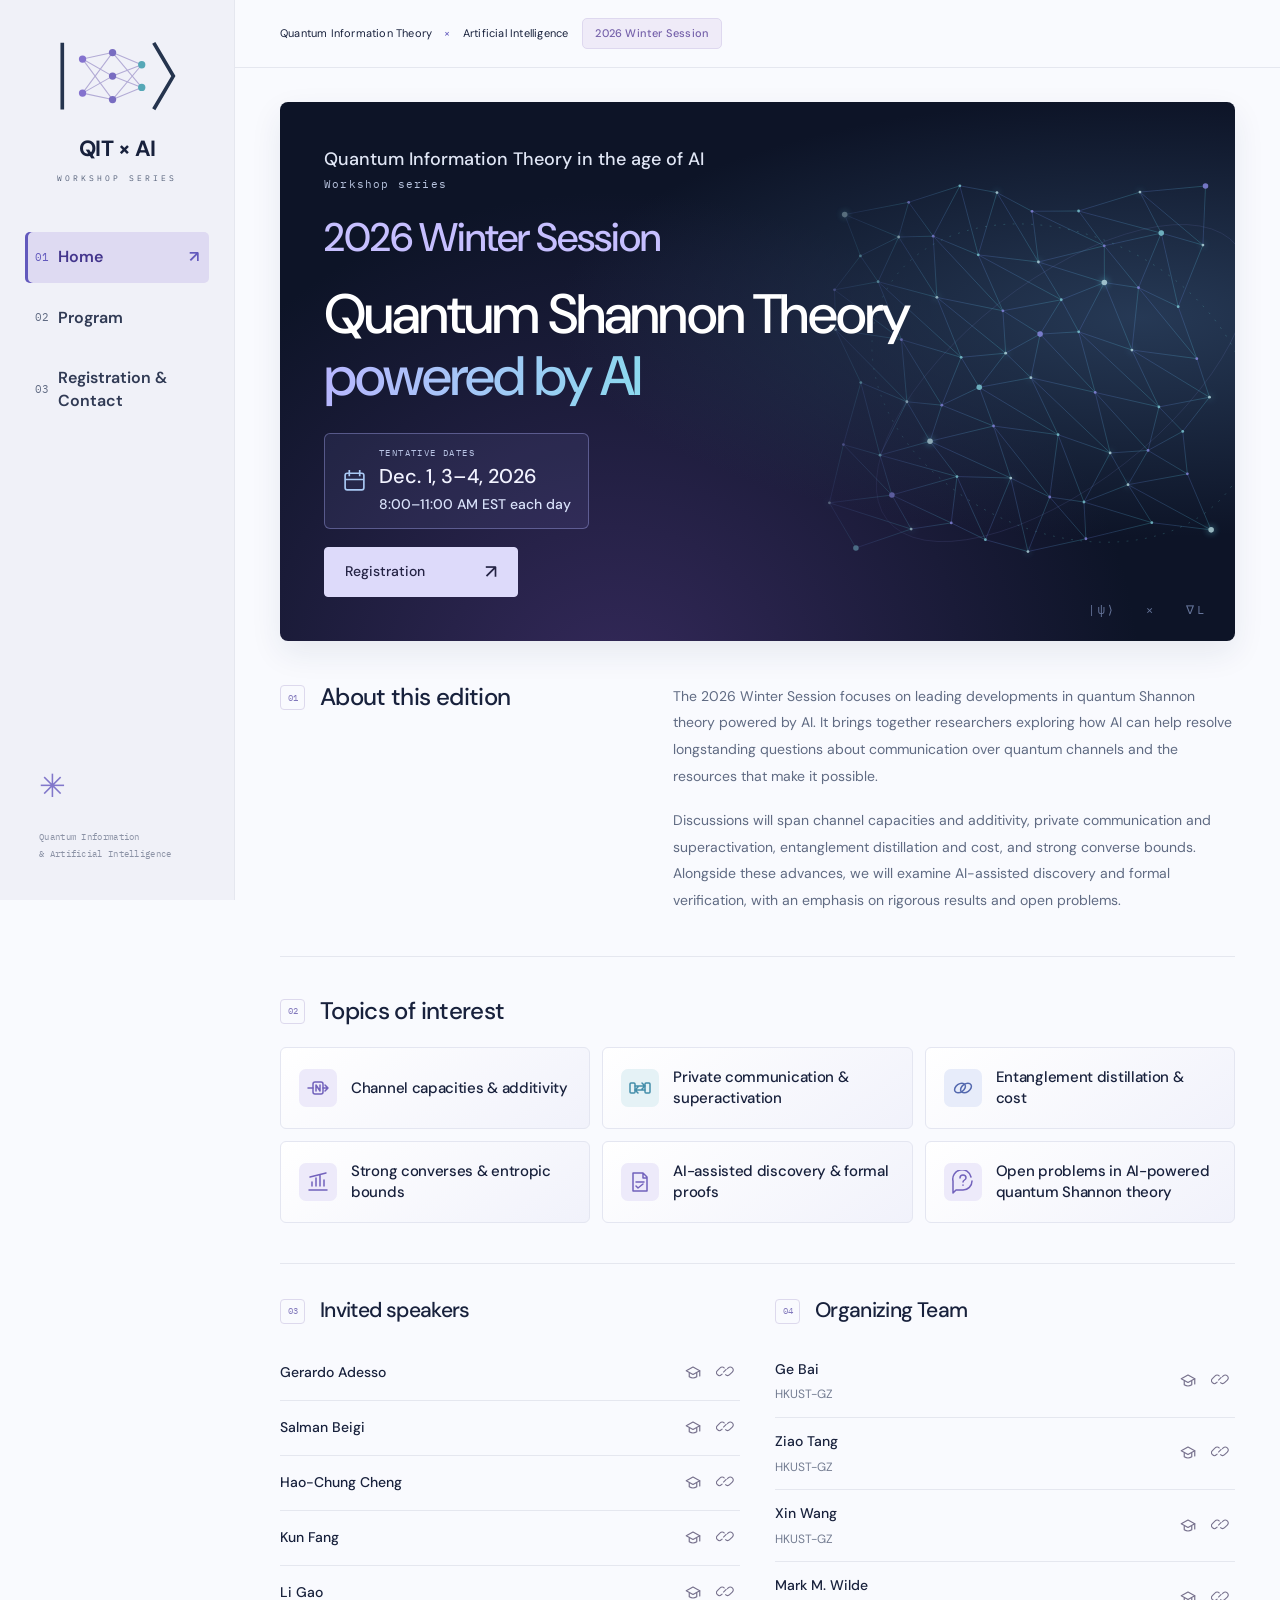
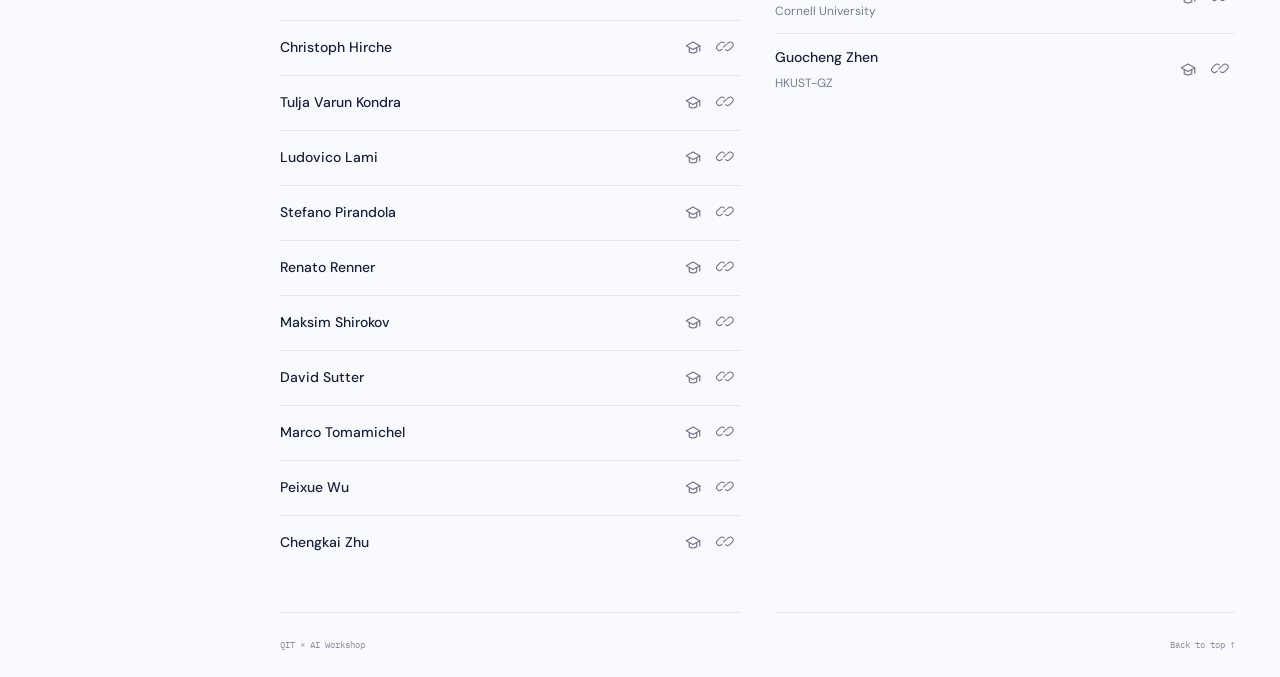
==== commit ee9e85f3: "Add Maksim Shirokov to invited speakers" ====
--- a/index.html
+++ b/index.html
@@ -414,6 +414,7 @@
               <li><span class="speaker-name">Ludovico Lami</span><span class="speaker-links"><a href="https://scholar.google.com/citations?user=OS7LPjEAAAAJ" target="_blank" rel="noopener noreferrer" aria-label="Ludovico Lami — Google Scholar" title="Google Scholar"><svg viewBox="0 0 24 24" fill="none" stroke="currentColor" stroke-width="1.6" stroke-linecap="round" stroke-linejoin="round" aria-hidden="true"><path d="m3 9 9-5 9 5-9 5-9-5Z"/><path d="M7 12v5c3 2 7 2 10 0v-5M21 9v7"/></svg></a><a href="https://sites.google.com/view/ludovicolami" target="_blank" rel="noopener noreferrer" aria-label="Ludovico Lami — Website" title="Personal website"><svg viewBox="0 0 24 24" fill="none" stroke="currentColor" stroke-width="1.6" stroke-linecap="round" stroke-linejoin="round" aria-hidden="true"><path d="m10 13 4-4M8 16l-1 1a4 4 0 0 1-6-6l4-4a4 4 0 0 1 6 0M13 17a4 4 0 0 0 6 0l4-4a4 4 0 0 0-6-6l-1 1" transform="translate(1 -1) scale(.9)"/></svg></a></span></li>
               <li><span class="speaker-name">Stefano Pirandola</span><span class="speaker-links"><a href="https://scholar.google.com/citations?user=bV8llfkAAAAJ" target="_blank" rel="noopener noreferrer" aria-label="Stefano Pirandola — Google Scholar" title="Google Scholar"><svg viewBox="0 0 24 24" fill="none" stroke="currentColor" stroke-width="1.6" stroke-linecap="round" stroke-linejoin="round" aria-hidden="true"><path d="m3 9 9-5 9 5-9 5-9-5Z"/><path d="M7 12v5c3 2 7 2 10 0v-5M21 9v7"/></svg></a><a href="https://pure.york.ac.uk/portal/en/persons/stefano-pirandola/" target="_blank" rel="noopener noreferrer" aria-label="Stefano Pirandola — Website" title="University profile"><svg viewBox="0 0 24 24" fill="none" stroke="currentColor" stroke-width="1.6" stroke-linecap="round" stroke-linejoin="round" aria-hidden="true"><path d="m10 13 4-4M8 16l-1 1a4 4 0 0 1-6-6l4-4a4 4 0 0 1 6 0M13 17a4 4 0 0 0 6 0l4-4a4 4 0 0 0-6-6l-1 1" transform="translate(1 -1) scale(.9)"/></svg></a></span></li>
               <li><span class="speaker-name">Renato Renner</span><span class="speaker-links"><a href="https://scholar.google.com/citations?user=OEBtlWgAAAAJ" target="_blank" rel="noopener noreferrer" aria-label="Renato Renner — Google Scholar" title="Google Scholar"><svg viewBox="0 0 24 24" fill="none" stroke="currentColor" stroke-width="1.6" stroke-linecap="round" stroke-linejoin="round" aria-hidden="true"><path d="m3 9 9-5 9 5-9 5-9-5Z"/><path d="M7 12v5c3 2 7 2 10 0v-5M21 9v7"/></svg></a><a href="https://qit.ethz.ch/people/person-detail.rrenner.html" target="_blank" rel="noopener noreferrer" aria-label="Renato Renner — Website" title="University profile"><svg viewBox="0 0 24 24" fill="none" stroke="currentColor" stroke-width="1.6" stroke-linecap="round" stroke-linejoin="round" aria-hidden="true"><path d="m10 13 4-4M8 16l-1 1a4 4 0 0 1-6-6l4-4a4 4 0 0 1 6 0M13 17a4 4 0 0 0 6 0l4-4a4 4 0 0 0-6-6l-1 1" transform="translate(1 -1) scale(.9)"/></svg></a></span></li>
+              <li><span class="speaker-name">Maksim Shirokov</span><span class="speaker-links"><a href="https://scholar.google.com/citations?user=u63q0scAAAAJ" target="_blank" rel="noopener noreferrer" aria-label="Maksim Shirokov — Google Scholar" title="Google Scholar"><svg viewBox="0 0 24 24" fill="none" stroke="currentColor" stroke-width="1.6" stroke-linecap="round" stroke-linejoin="round" aria-hidden="true"><path d="m3 9 9-5 9 5-9 5-9-5Z"/><path d="M7 12v5c3 2 7 2 10 0v-5M21 9v7"/></svg></a><a href="https://homepage.mi-ras.ru/~msh/index_e.html" target="_blank" rel="noopener noreferrer" aria-label="Maksim Shirokov — Website" title="Personal website"><svg viewBox="0 0 24 24" fill="none" stroke="currentColor" stroke-width="1.6" stroke-linecap="round" stroke-linejoin="round" aria-hidden="true"><path d="m10 13 4-4M8 16l-1 1a4 4 0 0 1-6-6l4-4a4 4 0 0 1 6 0M13 17a4 4 0 0 0 6 0l4-4a4 4 0 0 0-6-6l-1 1" transform="translate(1 -1) scale(.9)"/></svg></a></span></li>
               <li><span class="speaker-name">David Sutter</span><span class="speaker-links"><a href="https://scholar.google.com/citations?user=RzaBjEQAAAAJ" target="_blank" rel="noopener noreferrer" aria-label="David Sutter — Google Scholar" title="Google Scholar"><svg viewBox="0 0 24 24" fill="none" stroke="currentColor" stroke-width="1.6" stroke-linecap="round" stroke-linejoin="round" aria-hidden="true"><path d="m3 9 9-5 9 5-9 5-9-5Z"/><path d="M7 12v5c3 2 7 2 10 0v-5M21 9v7"/></svg></a><a href="https://sites.google.com/site/suttedav/" target="_blank" rel="noopener noreferrer" aria-label="David Sutter — Website" title="Personal website"><svg viewBox="0 0 24 24" fill="none" stroke="currentColor" stroke-width="1.6" stroke-linecap="round" stroke-linejoin="round" aria-hidden="true"><path d="m10 13 4-4M8 16l-1 1a4 4 0 0 1-6-6l4-4a4 4 0 0 1 6 0M13 17a4 4 0 0 0 6 0l4-4a4 4 0 0 0-6-6l-1 1" transform="translate(1 -1) scale(.9)"/></svg></a></span></li>
               <li><span class="speaker-name">Marco Tomamichel</span><span class="speaker-links"><a href="https://scholar.google.com/citations?user=t11U6_sAAAAJ" target="_blank" rel="noopener noreferrer" aria-label="Marco Tomamichel — Google Scholar" title="Google Scholar"><svg viewBox="0 0 24 24" fill="none" stroke="currentColor" stroke-width="1.6" stroke-linecap="round" stroke-linejoin="round" aria-hidden="true"><path d="m3 9 9-5 9 5-9 5-9-5Z"/><path d="M7 12v5c3 2 7 2 10 0v-5M21 9v7"/></svg></a><a href="https://www.cqt.sg/people/marco-tomamichel/" target="_blank" rel="noopener noreferrer" aria-label="Marco Tomamichel — Website" title="University profile"><svg viewBox="0 0 24 24" fill="none" stroke="currentColor" stroke-width="1.6" stroke-linecap="round" stroke-linejoin="round" aria-hidden="true"><path d="m10 13 4-4M8 16l-1 1a4 4 0 0 1-6-6l4-4a4 4 0 0 1 6 0M13 17a4 4 0 0 0 6 0l4-4a4 4 0 0 0-6-6l-1 1" transform="translate(1 -1) scale(.9)"/></svg></a></span></li>
               <li><span class="speaker-name">Peixue Wu</span><span class="speaker-links"><a href="https://scholar.google.com/citations?user=bRUtKMoAAAAJ" target="_blank" rel="noopener noreferrer" aria-label="Peixue Wu — Google Scholar" title="Google Scholar"><svg viewBox="0 0 24 24" fill="none" stroke="currentColor" stroke-width="1.6" stroke-linecap="round" stroke-linejoin="round" aria-hidden="true"><path d="m3 9 9-5 9 5-9 5-9-5Z"/><path d="M7 12v5c3 2 7 2 10 0v-5M21 9v7"/></svg></a><a href="https://pxwu24.github.io/academic/" target="_blank" rel="noopener noreferrer" aria-label="Peixue Wu — Website" title="Personal website"><svg viewBox="0 0 24 24" fill="none" stroke="currentColor" stroke-width="1.6" stroke-linecap="round" stroke-linejoin="round" aria-hidden="true"><path d="m10 13 4-4M8 16l-1 1a4 4 0 0 1-6-6l4-4a4 4 0 0 1 6 0M13 17a4 4 0 0 0 6 0l4-4a4 4 0 0 0-6-6l-1 1" transform="translate(1 -1) scale(.9)"/></svg></a></span></li>
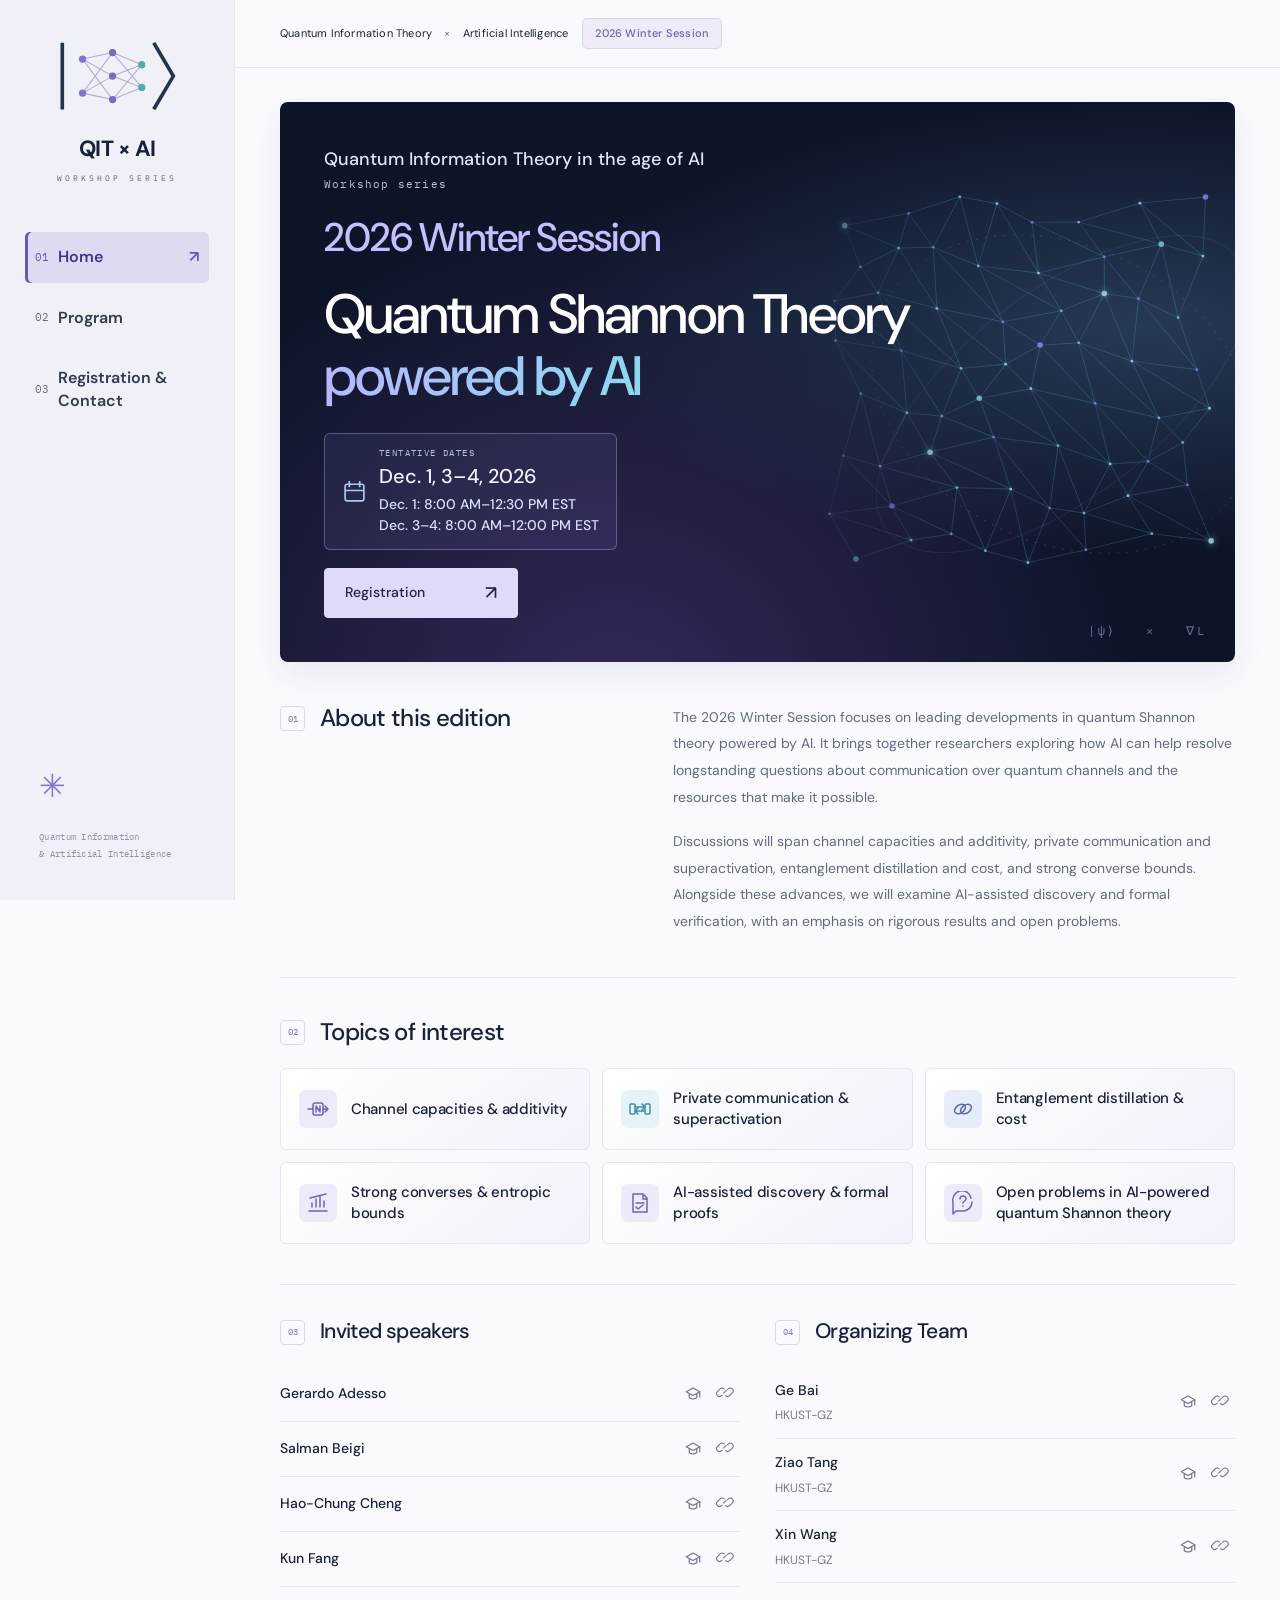
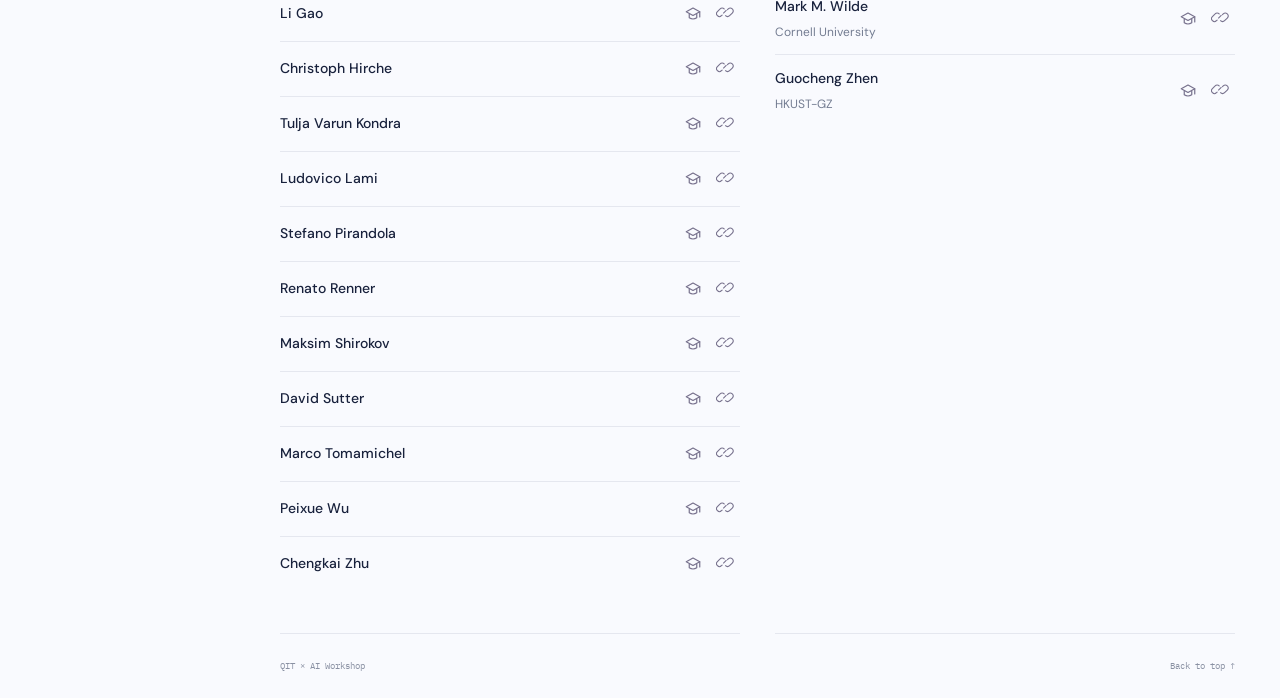
==== commit 5afda2a0: "Publish workshop schedule in revised speaker order" ====
--- a/index.html
+++ b/index.html
@@ -6,7 +6,7 @@
     <title>Home — QIT × AI</title>
     <meta
       name="description"
-      content="2026 Winter Session: leading developments in quantum Shannon theory powered by AI. Tentatively Dec. 1, 3–4, 2026, 8:00–11:00 AM EST, via Zoom."
+      content="2026 Winter Session: leading developments in quantum Shannon theory powered by AI. Dec. 1, 3–4, 2026, starting at 8:00 AM EST, via Zoom."
     />
     <link rel="icon" href="assets/logo.svg" type="image/svg+xml" />
     <link rel="preconnect" href="https://fonts.googleapis.com" />
@@ -15,7 +15,7 @@
       href="https://fonts.googleapis.com/css2?family=DM+Sans:wght@400;500;600;700&family=IBM+Plex+Mono:wght@400;500&display=swap"
       rel="stylesheet"
     />
-    <link rel="stylesheet" href="css/styles.css?v=20261102-team" />
+    <link rel="stylesheet" href="css/styles.css?v=20261123-schedule" />
   </head>
   <body>
     <a class="skip-link" href="#main">Skip to content</a>
@@ -74,7 +74,7 @@
                   <path d="M7 2V8M17 2V8M3 11H21" /></svg
                 ><span
                   ><small>TENTATIVE DATES</small
-                  ><strong>Dec. 1, 3–4, 2026</strong><span class="date-time">8:00–11:00 AM EST each day</span></span
+                  ><strong>Dec. 1, 3–4, 2026</strong><span class="date-time">Dec. 1: 8:00 AM–12:30 PM EST<br>Dec. 3–4: 8:00 AM–12:00 PM EST</span></span
                 >
               </div>
             </div>
--- a/css/styles.css
+++ b/css/styles.css
@@ -1301,3 +1301,18 @@
 .team-list .organizer-info { display: flex; flex-direction: column; gap: 3px; }
 .team-list .organizer-info .speaker-name { font-size: 14px; color: var(--ink); }
 .team-list .organizer-affiliation { font-size: 12px; color: var(--muted); }
+
+/* Three-day program with continuous roundtable sessions. */
+.schedule-timezone { color: var(--muted); font-size: 14px; }
+.schedule-scroll { overflow-x: auto; margin-top: 24px; }
+.schedule-table { width: 100%; min-width: 730px; border-collapse: collapse; font-size: 14px; text-align: left; }
+.schedule-table caption { text-align: left; font-weight: 600; padding-bottom: 14px; }
+.schedule-table th, .schedule-table td { padding: 17px 16px; border-bottom: 1px solid var(--line); }
+.schedule-table thead th { background: var(--ink); color: white; font-weight: 600; }
+.schedule-table tbody th { white-space: nowrap; font-size: 12px; font-weight: 500; color: var(--muted); }
+.schedule-table td { border-left: 1px solid var(--line); }
+.schedule-break { background: #f5f6fa; color: var(--muted); }
+.schedule-roundtable { background: #efedf9; color: var(--purple); vertical-align: middle; font-weight: 500; }
+.schedule-roundtable span { display: inline-block; margin-top: 6px; font-size: 12px; font-weight: 400; }
+.schedule-ended { color: var(--muted); }
+.schedule-scroll:focus-visible { outline: 2px solid var(--purple); outline-offset: 4px; }
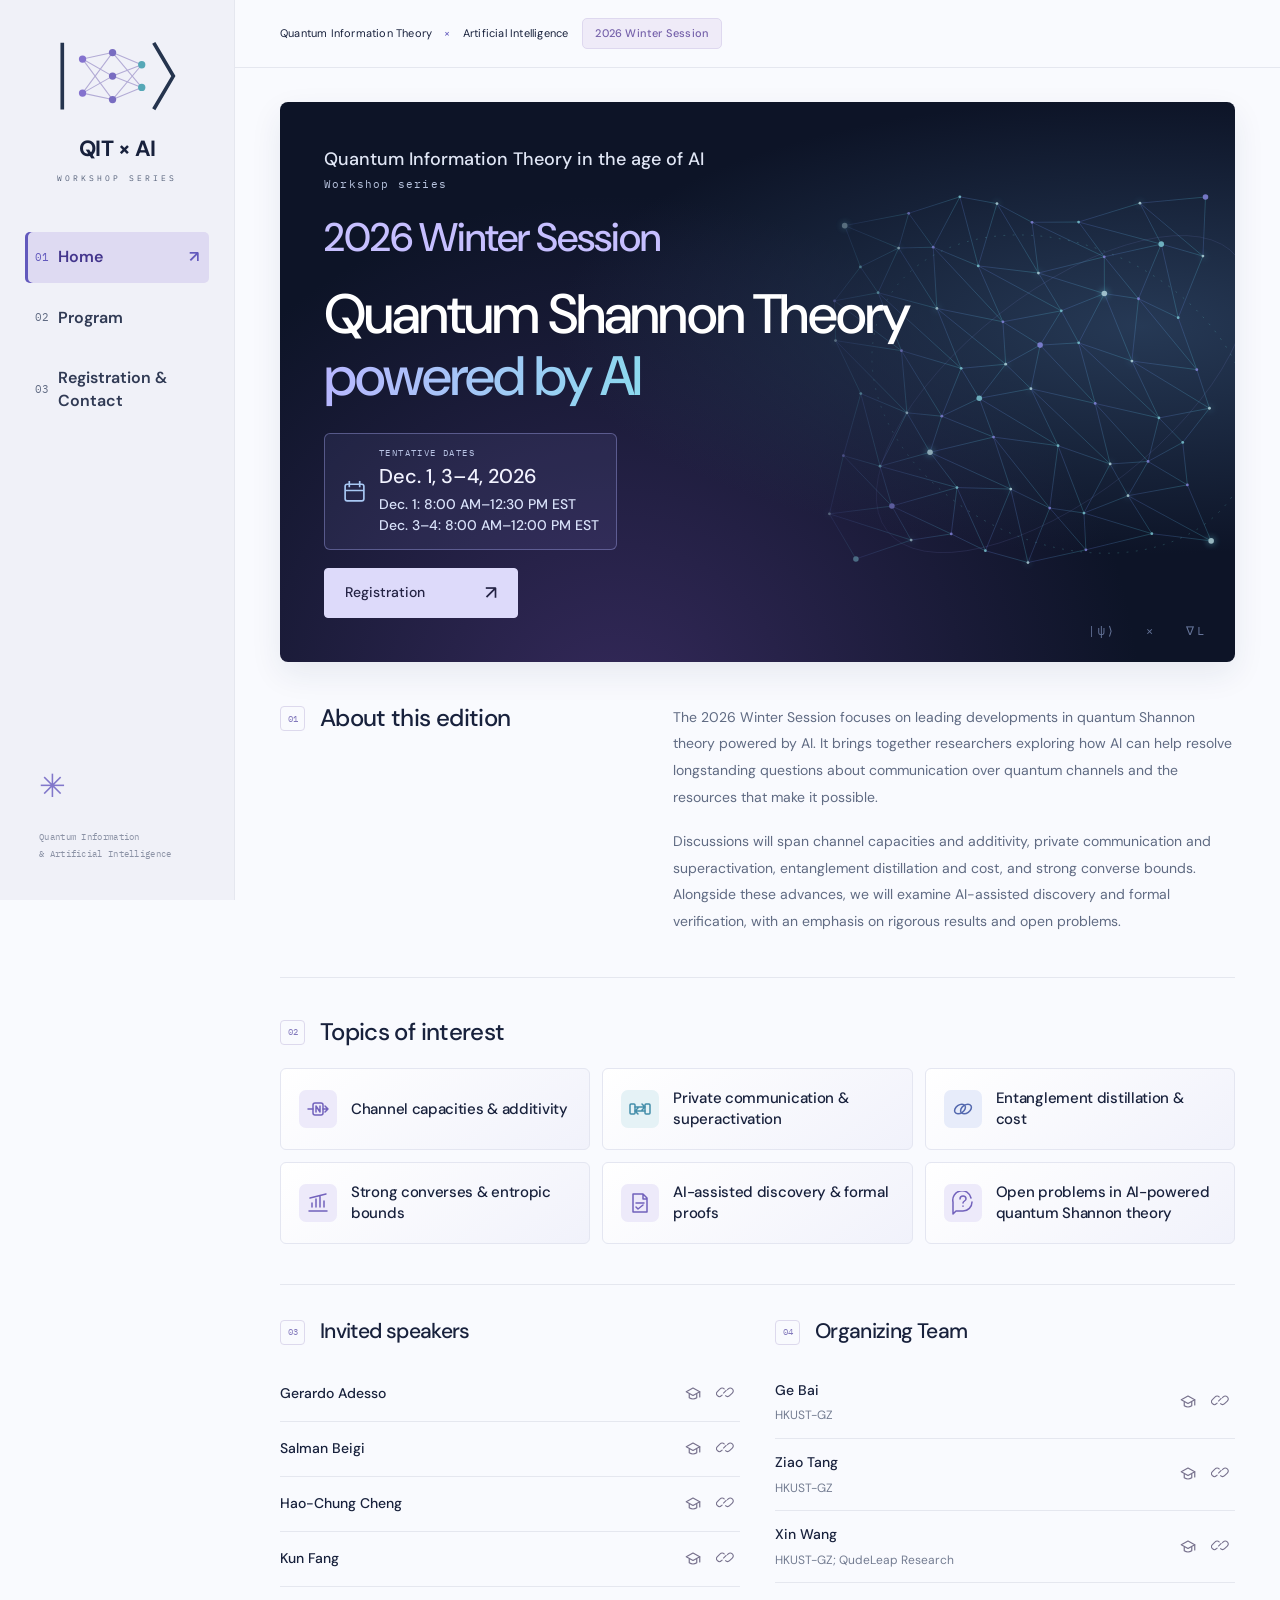
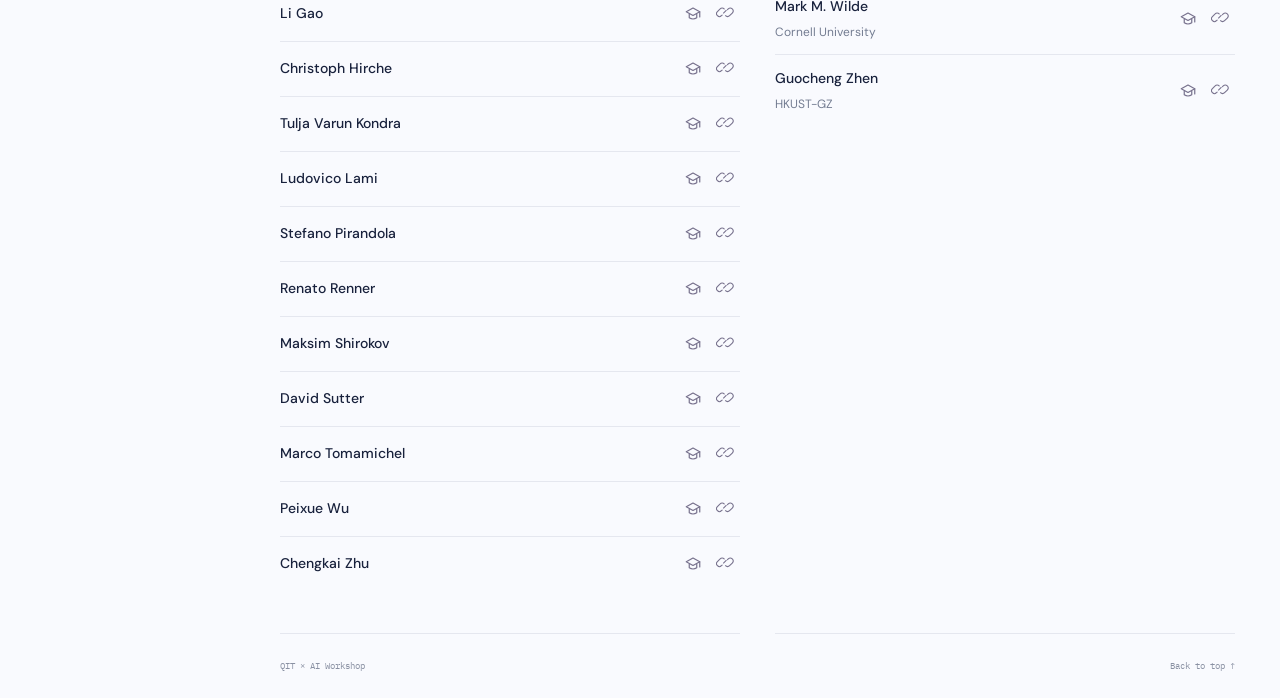
==== commit 2c14abe2: "Add QudeLeap Research to Xin Wang affiliation" ====
--- a/index.html
+++ b/index.html
@@ -429,7 +429,7 @@
             <ul class="organizer-list speaker-list team-list">
               <li><span class="organizer-info"><span class="speaker-name">Ge Bai</span><span class="organizer-affiliation">HKUST-GZ</span></span><span class="speaker-links"><a href="https://scholar.google.com/citations?user=usrPjHoAAAAJ" target="_blank" rel="noopener noreferrer" aria-label="Ge Bai — Google Scholar" title="Google Scholar"><svg viewBox="0 0 24 24" fill="none" stroke="currentColor" stroke-width="1.6" stroke-linecap="round" stroke-linejoin="round" aria-hidden="true"><path d="m3 9 9-5 9 5-9 5-9-5Z"/><path d="M7 12v5c3 2 7 2 10 0v-5M21 9v7"/></svg></a><a href="https://bg95.github.io/" target="_blank" rel="noopener noreferrer" aria-label="Ge Bai — Website" title="Website"><svg viewBox="0 0 24 24" fill="none" stroke="currentColor" stroke-width="1.6" stroke-linecap="round" stroke-linejoin="round" aria-hidden="true"><path d="m10 13 4-4M8 16l-1 1a4 4 0 0 1-6-6l4-4a4 4 0 0 1 6 0M13 17a4 4 0 0 0 6 0l4-4a4 4 0 0 0-6-6l-1 1" transform="translate(1 -1) scale(.9)"/></svg></a></span></li>
               <li><span class="organizer-info"><span class="speaker-name">Ziao Tang</span><span class="organizer-affiliation">HKUST-GZ</span></span><span class="speaker-links"><a href="https://scholar.google.com/citations?user=yt1I-ToAAAAJ&amp;hl=en" target="_blank" rel="noopener noreferrer" aria-label="Ziao Tang — Google Scholar" title="Google Scholar"><svg viewBox="0 0 24 24" fill="none" stroke="currentColor" stroke-width="1.6" stroke-linecap="round" stroke-linejoin="round" aria-hidden="true"><path d="m3 9 9-5 9 5-9 5-9-5Z"/><path d="M7 12v5c3 2 7 2 10 0v-5M21 9v7"/></svg></a><a href="https://tzajack.github.io/" target="_blank" rel="noopener noreferrer" aria-label="Ziao Tang — Website" title="Personal website"><svg viewBox="0 0 24 24" fill="none" stroke="currentColor" stroke-width="1.6" stroke-linecap="round" stroke-linejoin="round" aria-hidden="true"><path d="m10 13 4-4M8 16l-1 1a4 4 0 0 1-6-6l4-4a4 4 0 0 1 6 0M13 17a4 4 0 0 0 6 0l4-4a4 4 0 0 0-6-6l-1 1" transform="translate(1 -1) scale(.9)"/></svg></a></span></li>
-              <li><span class="organizer-info"><span class="speaker-name">Xin Wang</span><span class="organizer-affiliation">HKUST-GZ</span></span><span class="speaker-links"><a href="https://scholar.google.com/citations?user=BFkAPOQAAAAJ" target="_blank" rel="noopener noreferrer" aria-label="Xin Wang — Google Scholar" title="Google Scholar"><svg viewBox="0 0 24 24" fill="none" stroke="currentColor" stroke-width="1.6" stroke-linecap="round" stroke-linejoin="round" aria-hidden="true"><path d="m3 9 9-5 9 5-9 5-9-5Z"/><path d="M7 12v5c3 2 7 2 10 0v-5M21 9v7"/></svg></a><a href="https://www.xinwang.info/" target="_blank" rel="noopener noreferrer" aria-label="Xin Wang — Website" title="Website"><svg viewBox="0 0 24 24" fill="none" stroke="currentColor" stroke-width="1.6" stroke-linecap="round" stroke-linejoin="round" aria-hidden="true"><path d="m10 13 4-4M8 16l-1 1a4 4 0 0 1-6-6l4-4a4 4 0 0 1 6 0M13 17a4 4 0 0 0 6 0l4-4a4 4 0 0 0-6-6l-1 1" transform="translate(1 -1) scale(.9)"/></svg></a></span></li>
+              <li><span class="organizer-info"><span class="speaker-name">Xin Wang</span><span class="organizer-affiliation">HKUST-GZ; QudeLeap Research</span></span><span class="speaker-links"><a href="https://scholar.google.com/citations?user=BFkAPOQAAAAJ" target="_blank" rel="noopener noreferrer" aria-label="Xin Wang — Google Scholar" title="Google Scholar"><svg viewBox="0 0 24 24" fill="none" stroke="currentColor" stroke-width="1.6" stroke-linecap="round" stroke-linejoin="round" aria-hidden="true"><path d="m3 9 9-5 9 5-9 5-9-5Z"/><path d="M7 12v5c3 2 7 2 10 0v-5M21 9v7"/></svg></a><a href="https://www.xinwang.info/" target="_blank" rel="noopener noreferrer" aria-label="Xin Wang — Website" title="Website"><svg viewBox="0 0 24 24" fill="none" stroke="currentColor" stroke-width="1.6" stroke-linecap="round" stroke-linejoin="round" aria-hidden="true"><path d="m10 13 4-4M8 16l-1 1a4 4 0 0 1-6-6l4-4a4 4 0 0 1 6 0M13 17a4 4 0 0 0 6 0l4-4a4 4 0 0 0-6-6l-1 1" transform="translate(1 -1) scale(.9)"/></svg></a></span></li>
               <li><span class="organizer-info"><span class="speaker-name">Mark M. Wilde</span><span class="organizer-affiliation">Cornell University</span></span><span class="speaker-links"><a href="https://scholar.google.com/citations?user=vANLRiYAAAAJ" target="_blank" rel="noopener noreferrer" aria-label="Mark M. Wilde — Google Scholar" title="Google Scholar"><svg viewBox="0 0 24 24" fill="none" stroke="currentColor" stroke-width="1.6" stroke-linecap="round" stroke-linejoin="round" aria-hidden="true"><path d="m3 9 9-5 9 5-9 5-9-5Z"/><path d="M7 12v5c3 2 7 2 10 0v-5M21 9v7"/></svg></a><a href="https://www.markwilde.com/" target="_blank" rel="noopener noreferrer" aria-label="Mark M. Wilde — Website" title="Website"><svg viewBox="0 0 24 24" fill="none" stroke="currentColor" stroke-width="1.6" stroke-linecap="round" stroke-linejoin="round" aria-hidden="true"><path d="m10 13 4-4M8 16l-1 1a4 4 0 0 1-6-6l4-4a4 4 0 0 1 6 0M13 17a4 4 0 0 0 6 0l4-4a4 4 0 0 0-6-6l-1 1" transform="translate(1 -1) scale(.9)"/></svg></a></span></li>
               <li><span class="organizer-info"><span class="speaker-name">Guocheng Zhen</span><span class="organizer-affiliation">HKUST-GZ</span></span><span class="speaker-links"><a href="https://scholar.google.com/citations?user=YZ6u788AAAAJ&amp;hl=en" target="_blank" rel="noopener noreferrer" aria-label="Guocheng Zhen — Google Scholar" title="Google Scholar"><svg viewBox="0 0 24 24" fill="none" stroke="currentColor" stroke-width="1.6" stroke-linecap="round" stroke-linejoin="round" aria-hidden="true"><path d="m3 9 9-5 9 5-9 5-9-5Z"/><path d="M7 12v5c3 2 7 2 10 0v-5M21 9v7"/></svg></a><a href="https://www.quair.group/author/guocheng-zhen/" target="_blank" rel="noopener noreferrer" aria-label="Guocheng Zhen — Research group profile" title="Research group profile"><svg viewBox="0 0 24 24" fill="none" stroke="currentColor" stroke-width="1.6" stroke-linecap="round" stroke-linejoin="round" aria-hidden="true"><path d="m10 13 4-4M8 16l-1 1a4 4 0 0 1-6-6l4-4a4 4 0 0 1 6 0M13 17a4 4 0 0 0 6 0l4-4a4 4 0 0 0-6-6l-1 1" transform="translate(1 -1) scale(.9)"/></svg></a></span></li>
             </ul>
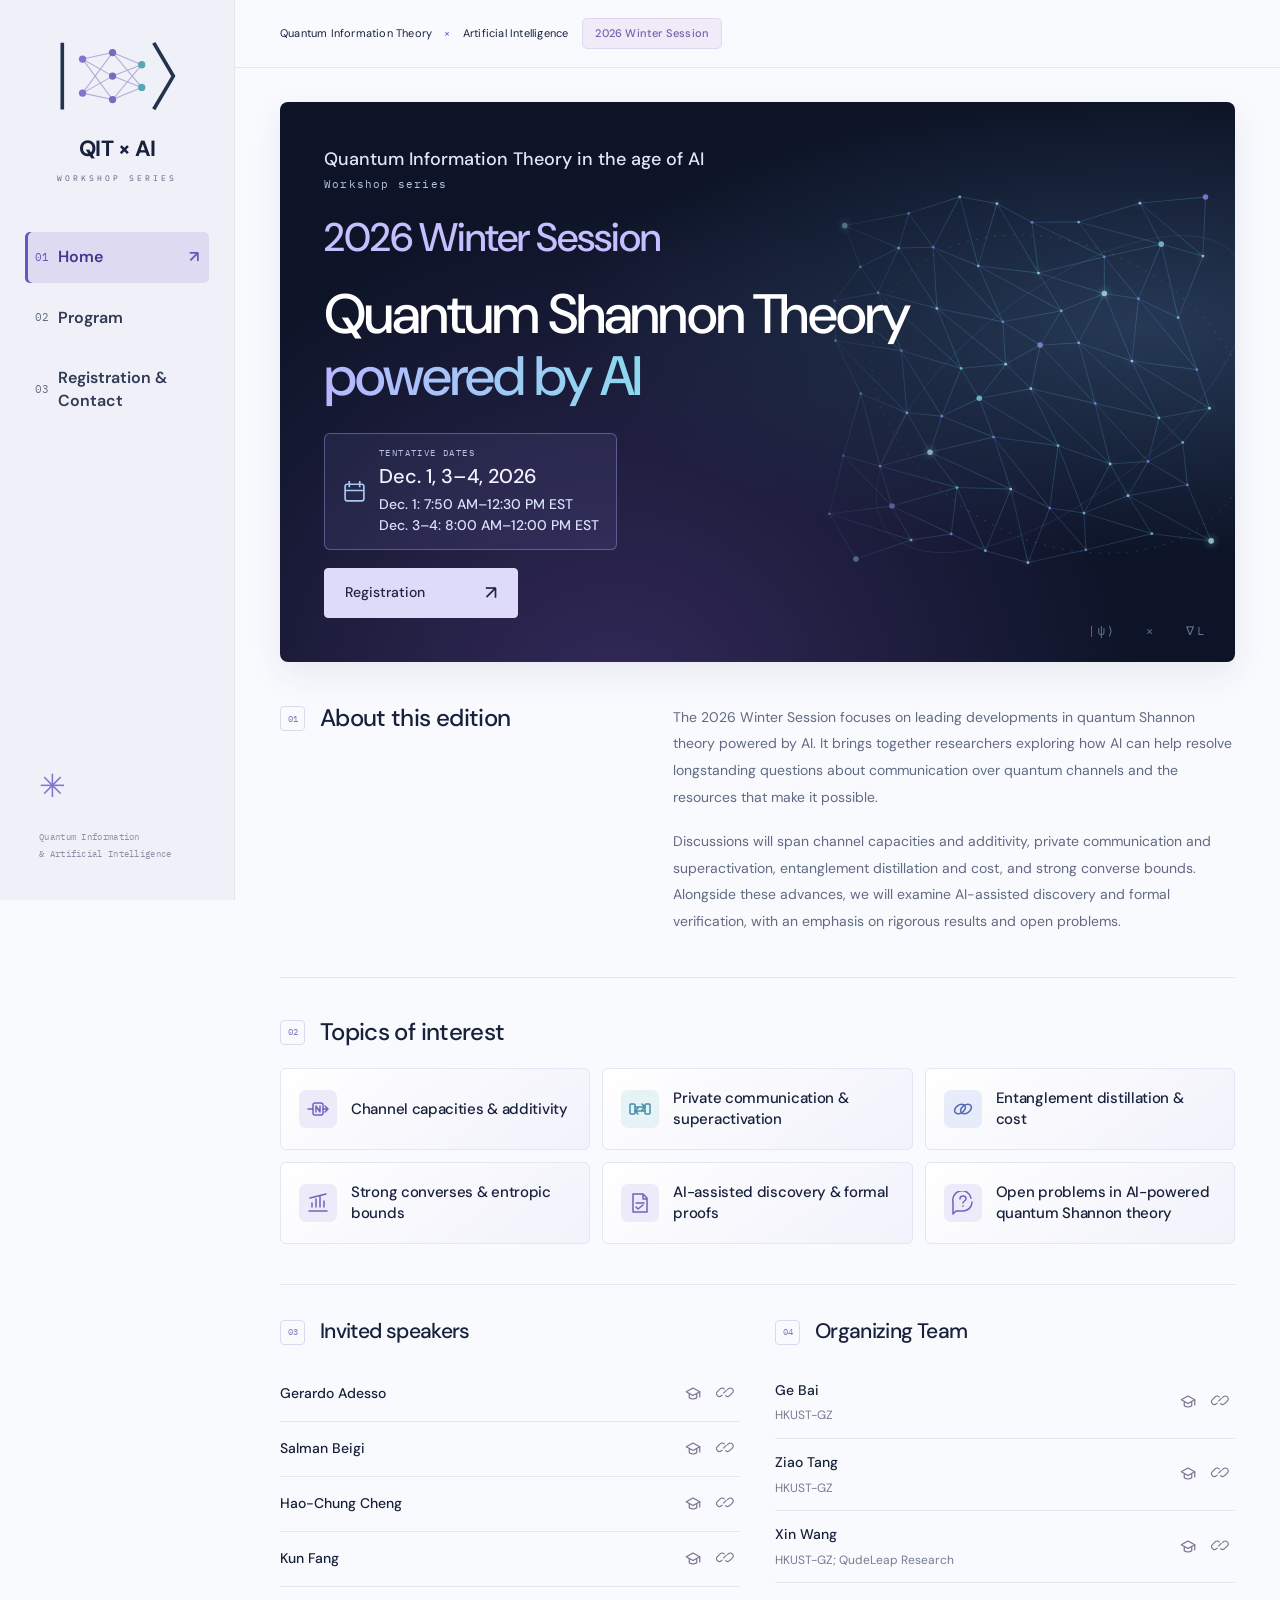
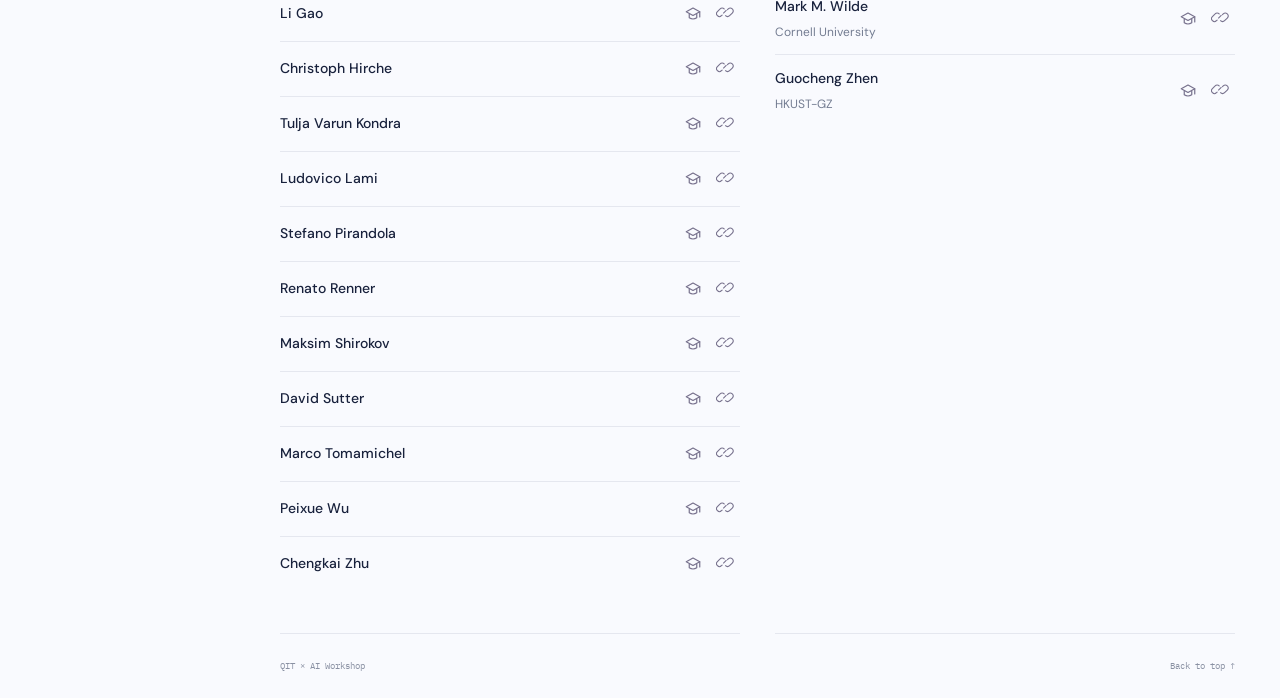
==== commit 54ea5ec6: "Add Mark Wilde introductory remarks on December 1" ====
--- a/index.html
+++ b/index.html
@@ -6,7 +6,7 @@
     <title>Home — QIT × AI</title>
     <meta
       name="description"
-      content="2026 Winter Session: leading developments in quantum Shannon theory powered by AI. Dec. 1, 3–4, 2026, starting at 8:00 AM EST, via Zoom."
+      content="2026 Winter Session: leading developments in quantum Shannon theory powered by AI. Dec. 1, 3–4, 2026, starting at 7:50 AM EST on Dec. 1 and 8:00 AM EST on Dec. 3–4, via Zoom."
     />
     <link rel="icon" href="assets/logo.svg" type="image/svg+xml" />
     <link rel="preconnect" href="https://fonts.googleapis.com" />
@@ -74,7 +74,7 @@
                   <path d="M7 2V8M17 2V8M3 11H21" /></svg
                 ><span
                   ><small>TENTATIVE DATES</small
-                  ><strong>Dec. 1, 3–4, 2026</strong><span class="date-time">Dec. 1: 8:00 AM–12:30 PM EST<br>Dec. 3–4: 8:00 AM–12:00 PM EST</span></span
+                  ><strong>Dec. 1, 3–4, 2026</strong><span class="date-time">Dec. 1: 7:50 AM–12:30 PM EST<br>Dec. 3–4: 8:00 AM–12:00 PM EST</span></span
                 >
               </div>
             </div>
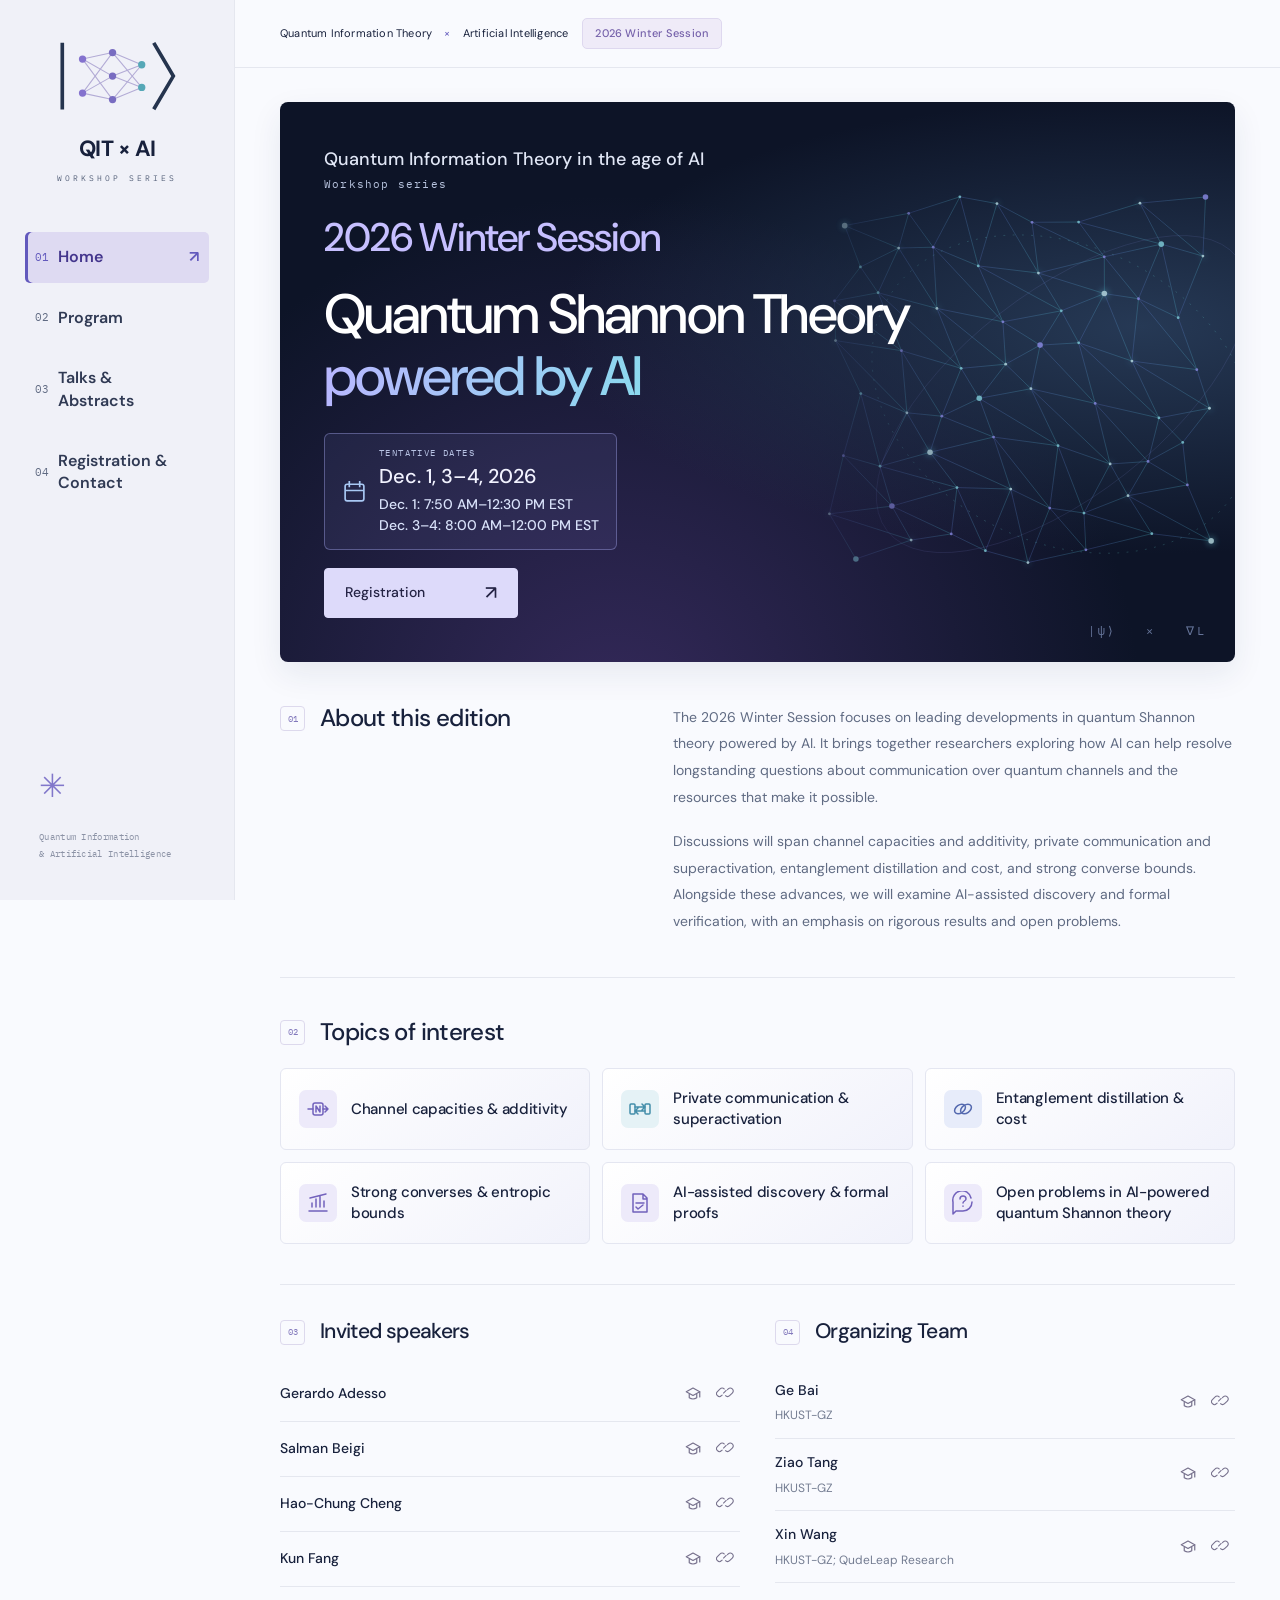
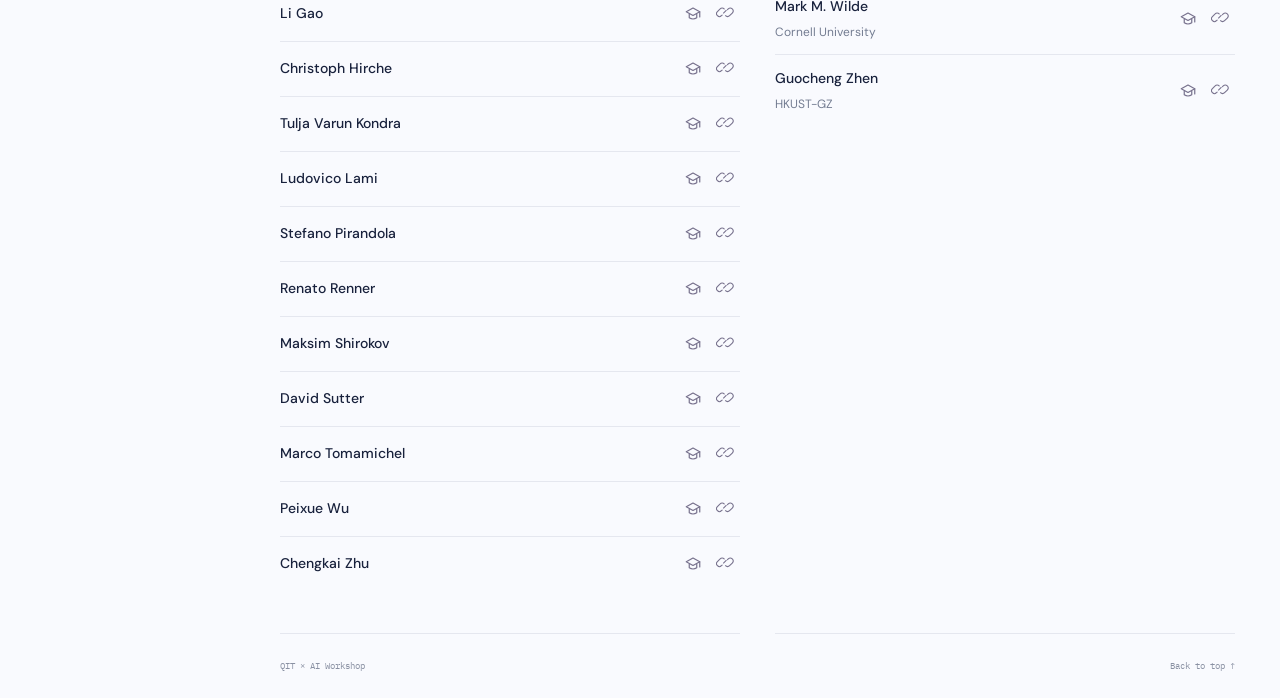
==== commit 3037eb5e: "Add talk titles and abstracts from speaker confirmations" ====
--- a/index.html
+++ b/index.html
@@ -15,7 +15,7 @@
       href="https://fonts.googleapis.com/css2?family=DM+Sans:wght@400;500;600;700&family=IBM+Plex+Mono:wght@400;500&display=swap"
       rel="stylesheet"
     />
-    <link rel="stylesheet" href="css/styles.css?v=20261123-schedule" />
+    <link rel="stylesheet" href="css/styles.css?v=20261128-talks" />
   </head>
   <body>
     <a class="skip-link" href="#main">Skip to content</a>
@@ -34,8 +34,8 @@
           ><span class="nav-index">02</span>Program<span class="nav-arrow"
             >↗</span
           ></a
-        ><a href="register.html"
-          ><span class="nav-index">03</span>Registration &amp; Contact<span
+        ><a href="talks.html"><span class="nav-index">03</span>Talks &amp; Abstracts<span class="nav-arrow">↗</span></a><a href="register.html"
+          ><span class="nav-index">04</span>Registration &amp; Contact<span
             class="nav-arrow"
             >↗</span
           ></a
--- a/css/styles.css
+++ b/css/styles.css
@@ -1316,3 +1316,21 @@
 .schedule-roundtable span { display: inline-block; margin-top: 6px; font-size: 12px; font-weight: 400; }
 .schedule-ended { color: var(--muted); }
 .schedule-scroll:focus-visible { outline: 2px solid var(--purple); outline-offset: 4px; }
+
+/* Talk titles and abstracts */
+.talks-overview { padding-bottom: 0; }
+.talk-day-nav { display: flex; flex-wrap: wrap; gap: 12px; margin-bottom: 20px; }
+.talk-day-nav a { padding: 10px 20px; border: 1px solid var(--line); border-radius: 6px; font-size: 16px; font-weight: 600; color: var(--purple); }
+.talk-day-nav a:hover { background: #efedf9; }
+.talk-day, .talk-entry { scroll-margin-top: 30px; }
+.talk-entry { padding: 30px 0; border-bottom: 1px solid var(--line); }
+.talk-entry:target { background: #f8f7fc; box-shadow: -16px 0 #f8f7fc, 16px 0 #f8f7fc; }
+.talk-meta { display: flex; flex-wrap: wrap; justify-content: space-between; gap: 8px 24px; font-size: 16px; color: var(--purple); font-weight: 600; }
+.talk-meta time { color: var(--muted); font-size: 14px; font-weight: 400; }
+.talk-entry h3 { font-size: clamp(20px, 2.3vw, 26px); line-height: 1.35; margin: 14px 0 18px; }
+.talk-abstract { max-width: 80ch; font-size: 16px; line-height: 1.8; overflow-wrap: anywhere; }
+.talk-abstract p { margin: 0 0 16px; }
+.talk-pending, .talk-note { color: var(--muted); font-size: 14px; }
+.talk-references { display: flex; flex-wrap: wrap; gap: 20px; font-size: 14px; }
+.talk-references a, .schedule-talk-link { text-decoration: underline; text-underline-offset: 4px; text-decoration-color: #c9c0e2; }
+.schedule-talk-link:hover { color: var(--purple); }
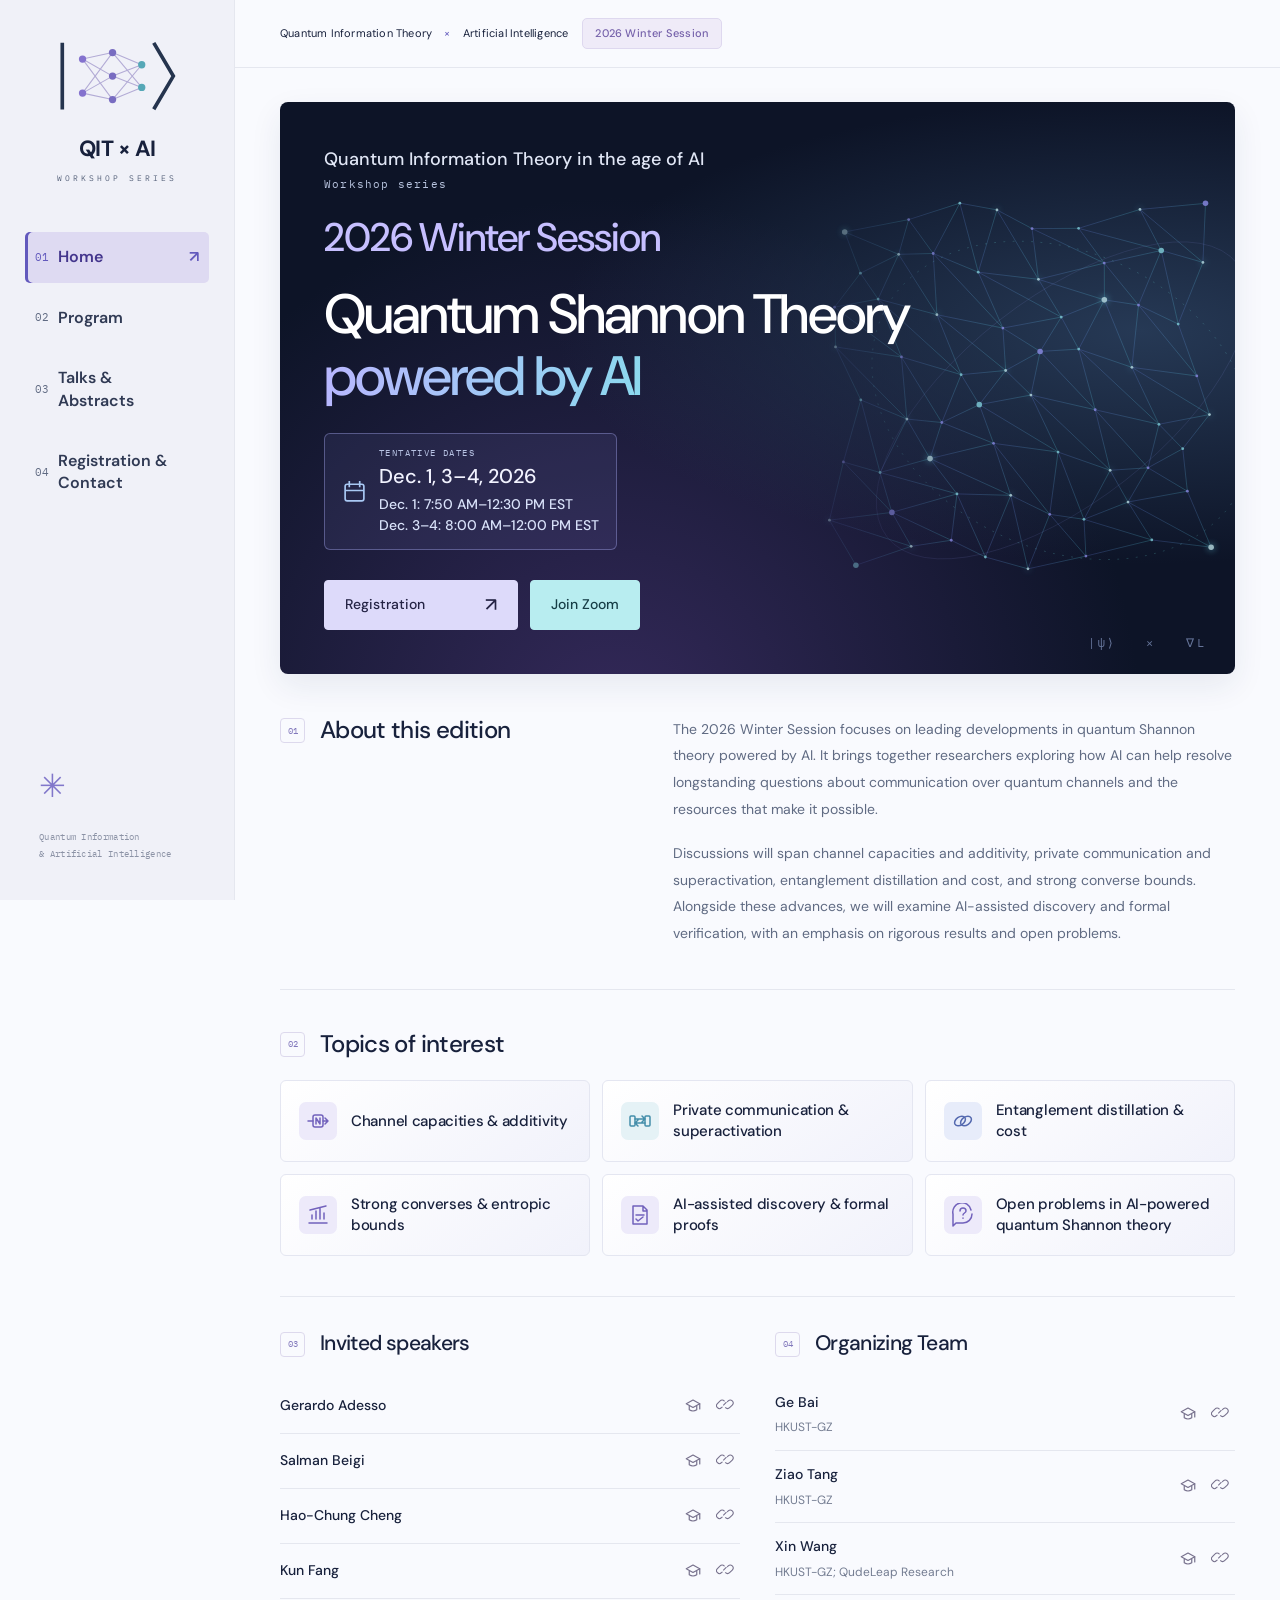
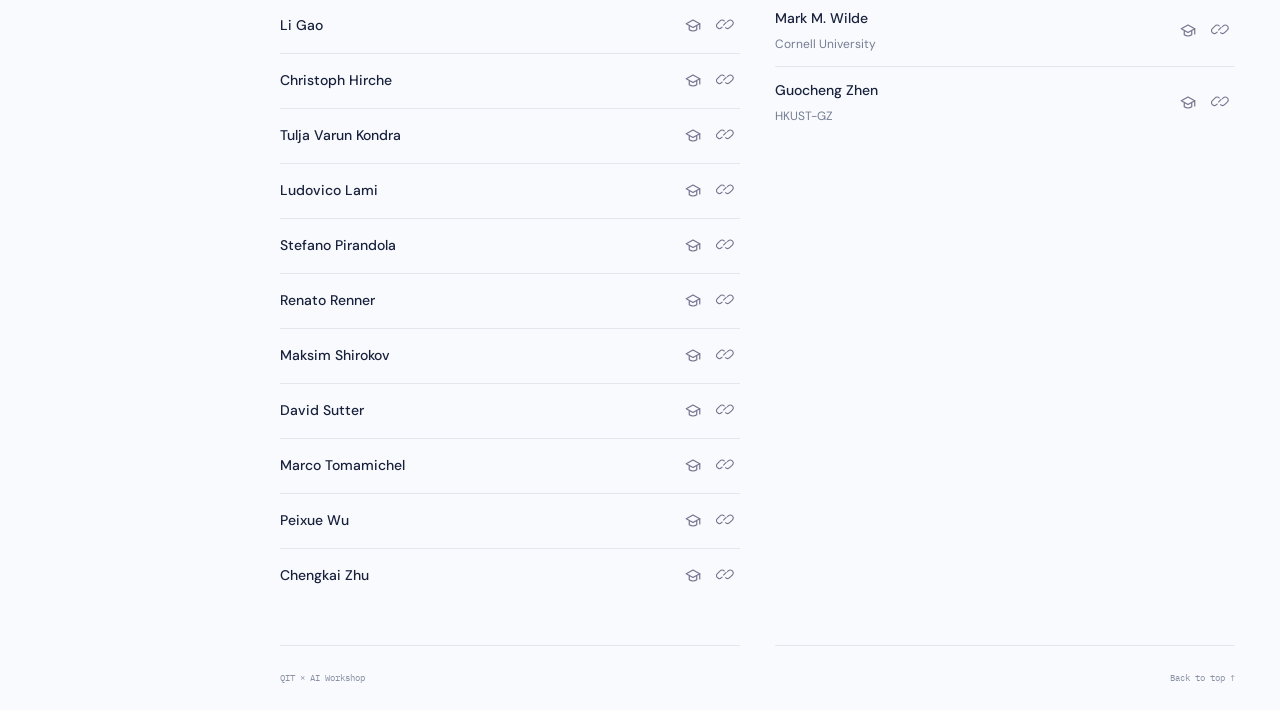
==== commit ebfb43ae: "Add prominent Zoom link beside homepage registration" ====
--- a/index.html
+++ b/index.html
@@ -15,7 +15,7 @@
       href="https://fonts.googleapis.com/css2?family=DM+Sans:wght@400;500;600;700&family=IBM+Plex+Mono:wght@400;500&display=swap"
       rel="stylesheet"
     />
-    <link rel="stylesheet" href="css/styles.css?v=20261128-talks" />
+    <link rel="stylesheet" href="css/styles.css?v=20261128-zoom" />
   </head>
   <body>
     <a class="skip-link" href="#main">Skip to content</a>
@@ -78,9 +78,10 @@
                 >
               </div>
             </div>
-            <a class="hero-link" href="register.html"
-              >Registration <span>↗</span></a
-            >
+            <div class="hero-actions">
+              <a class="hero-link" href="register.html">Registration <span>↗</span></a>
+              <a class="hero-link hero-zoom" href="https://hkust-gz-edu-cn.zoom.us/j/97117883811?pwd=ya9LkCI3lXnSnnCaWitp7nvAMuLZHd.1" target="_blank" rel="noopener noreferrer">Join Zoom</a>
+            </div>
           </div>
           <svg
             class="network"
--- a/css/styles.css
+++ b/css/styles.css
@@ -1334,3 +1334,8 @@
 .talk-references { display: flex; flex-wrap: wrap; gap: 20px; font-size: 14px; }
 .talk-references a, .schedule-talk-link { text-decoration: underline; text-underline-offset: 4px; text-decoration-color: #c9c0e2; }
 .schedule-talk-link:hover { color: var(--purple); }
+
+.hero-actions { display: flex; flex-wrap: wrap; align-items: stretch; gap: 12px; margin-top: 30px; }
+.hero-home .hero-actions .hero-link { margin-top: 0; justify-content: center; }
+.hero-home .hero-zoom { background: #b8edf0; border-color: #b8edf0; color: #163d46; }
+.hero-home .hero-zoom:hover { background: #d5f8fa; border-color: #d5f8fa; }
